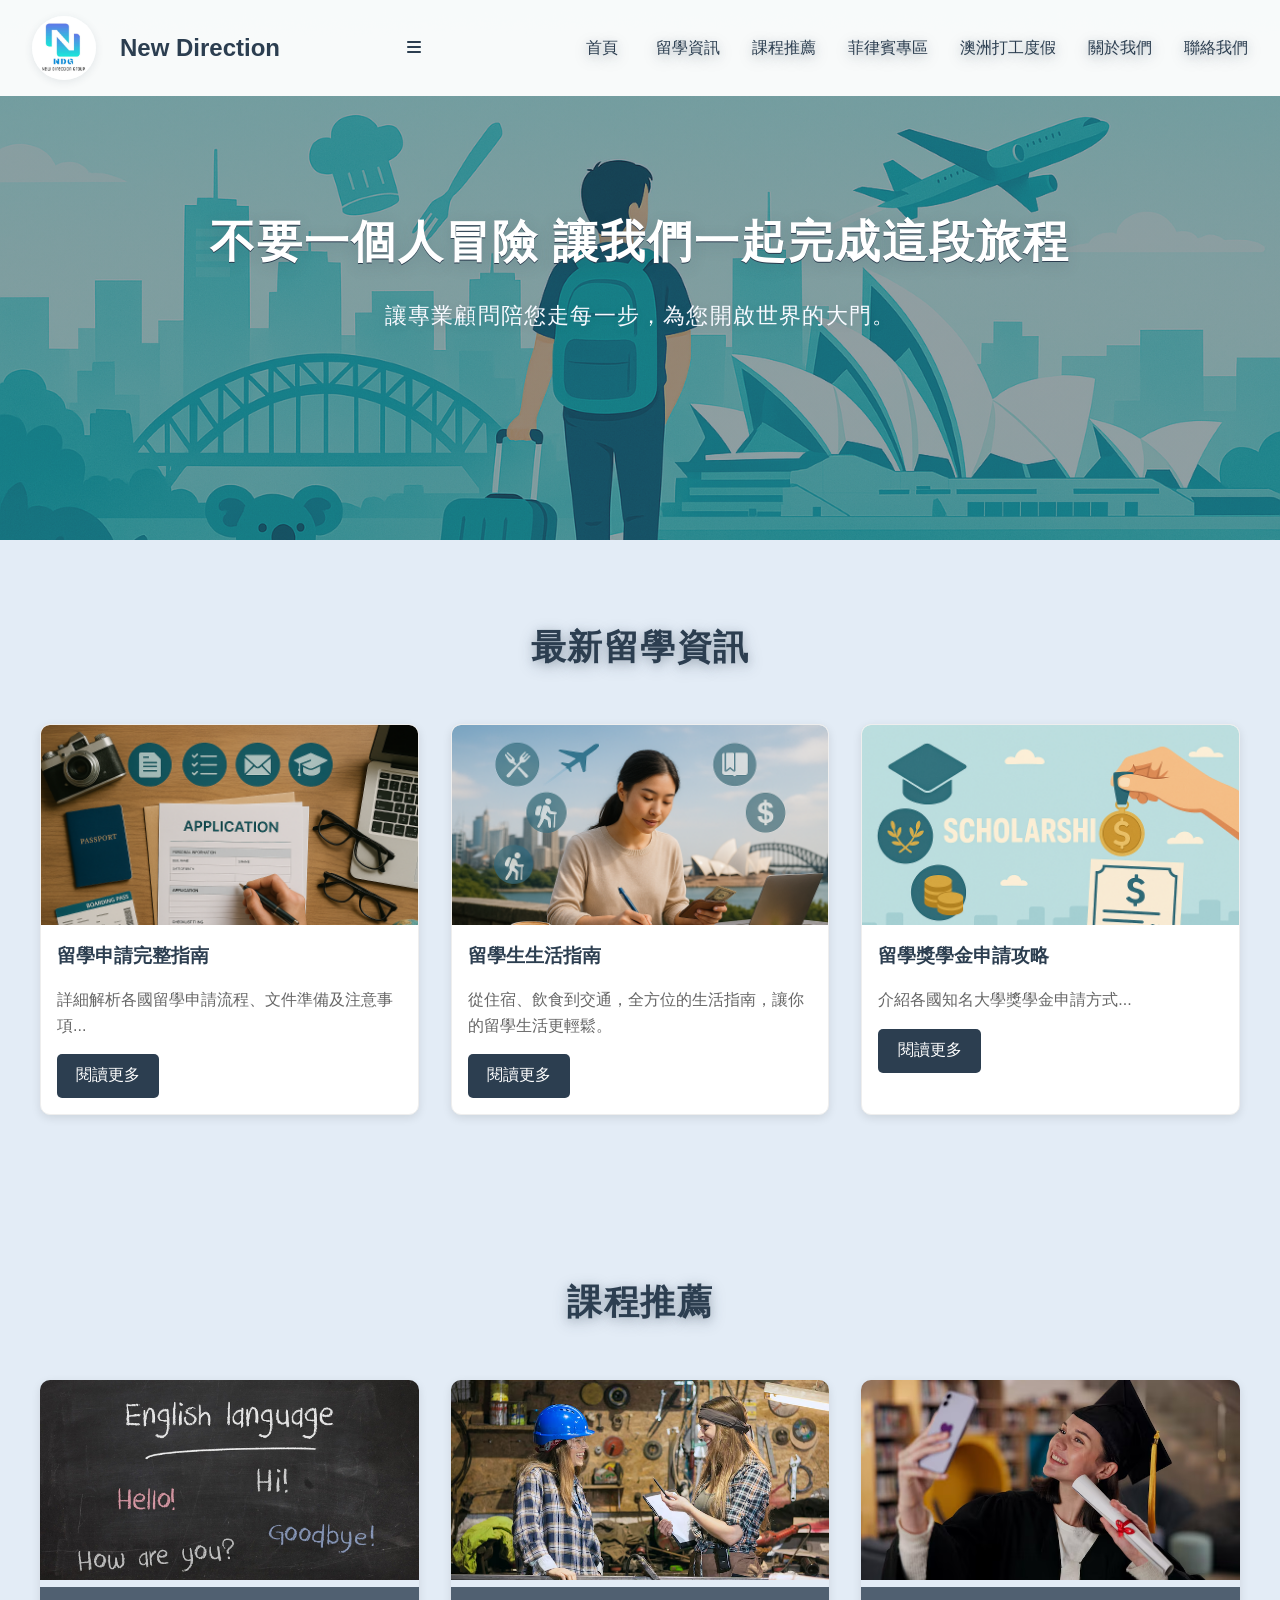
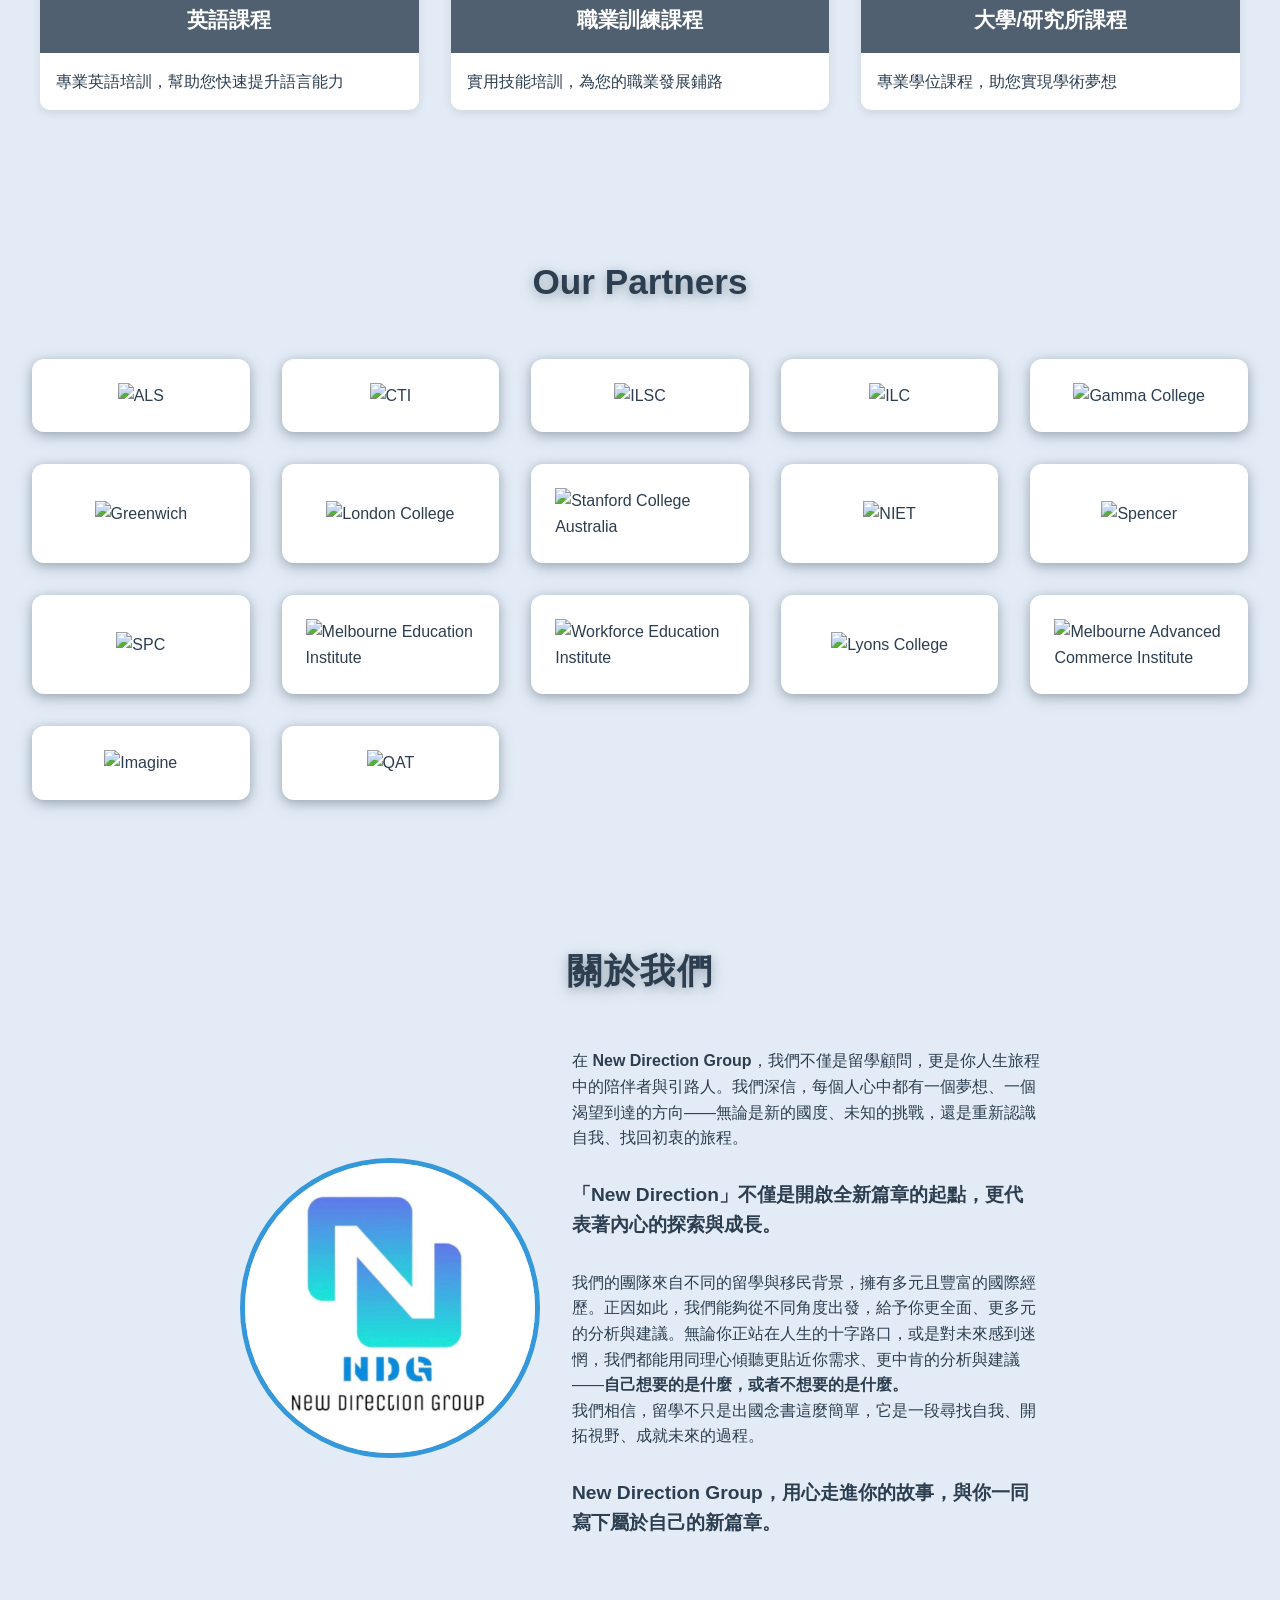
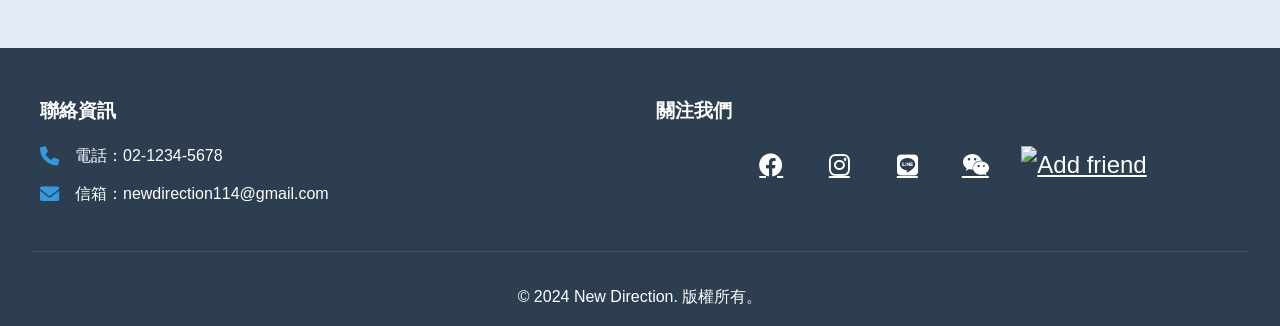
==== index.html @ bd661ba7 "初始提交：新增網站檔案、README 和 .gitignore" ====
<!DOCTYPE html>
<html lang="zh-TW">
<head>
    <meta charset="UTF-8">
    <meta name="viewport" content="width=device-width, initial-scale=1.0">
    <title>New Direction - 留學顧問</title>
    <link rel="stylesheet" href="styles.css">
    <link rel="stylesheet" href="https://cdnjs.cloudflare.com/ajax/libs/font-awesome/6.0.0/css/all.min.css">
</head>
<body>
    <!-- 導航欄 -->
    <nav class="navbar">
        <div class="nav-brand">
            <a href="index.html">
                <img src="image/logo.png" alt="New Direction Logo" class="logo">
                New Direction
            </a>
        </div>
        <div class="menu-toggle">
            <i class="fas fa-bars"></i>
        </div>
        <ul class="nav-links">
            <li><a href="index.html">首頁</a></li>
            <li><a href="articles.html">留學資訊</a></li>
            <li><a href="courses.html">課程推薦</a></li>
            <li><a href="philippines.html">菲律賓專區</a></li>
            <li><a href="working-holiday.html">澳洲打工度假</a></li>
            <li><a href="about.html">關於我們</a></li>
            <li><a href="contact.html">聯絡我們</a></li>
        </ul>
    </nav>

    <!-- 英雄區域 -->
    <section id="home" class="hero">
        <div class="hero-content">
            <h1>不要一個人冒險 讓我們一起完成這段旅程</h1>
            <p>讓專業顧問陪您走每一步，為您開啟世界的大門。</p>
        </div>
    </section>

    <!-- 文章區域 -->
    <section id="articles" class="articles">
        <h2>最新留學資訊</h2>
        <div class="article-grid">
            <article class="article-card">
                <img src="image/procedure.png" alt="留學申請流程">
                <h3>留學申請完整指南</h3>
                <p>詳細解析各國留學申請流程、文件準備及注意事項...</p>
                <a href="https://www.studyaustralia.gov.au/zh/plan-your-studies" class="read-more" target="_blank">閱讀更多</a>
            </article>
            <article class="article-card">
                <img src="image/study.png" alt="留學生生活指南">
                <h3>留學生生活指南</h3>
                <p>從住宿、飲食到交通，全方位的生活指南，讓你的留學生活更輕鬆。</p>
                <a href="https://www.studyaustralia.gov.au/zh/life-in-australia" class="read-more" target="_blank">閱讀更多</a>
            </article>
            <article class="article-card">
                <img src="image/留學資訊/scholarship8.png" alt="留學獎學金">
                <h3>留學獎學金申請攻略</h3>
                <p>介紹各國知名大學獎學金申請方式...</p>
                <a href="https://www.studyaustralia.gov.au/en/plan-your-studies/scholarships" class="read-more" target="_blank">閱讀更多</a>
            </article>
        </div>
    </section>

    <!-- 課程推薦區域 -->
    <section id="courses" class="videos">
        <h2>課程推薦</h2>
        <div class="video-grid">
            <a href="courses.html" class="video-card">
                <img src="image/英語課程/English.png" alt="英語課程">
                <h3>英語課程</h3>
                <p>專業英語培訓，幫助您快速提升語言能力</p>
            </a>
            <a href="courses.html" class="video-card">
                <img src="image/職業訓練課程/vocational.png" alt="職業訓練課程">
                <h3>職業訓練課程</h3>
                <p>實用技能培訓，為您的職業發展鋪路</p>
            </a>
            <a href="courses.html" class="video-card">
                <img src="image/大學:研究所課程/degree.png" alt="大學/研究所課程">
                <h3>大學/研究所課程</h3>
                <p>專業學位課程，助您實現學術夢想</p>
            </a>
        </div>
    </section>

    <!-- 合作夥伴 -->
    <section class="partners-section">
        <div class="container">
            <h2>Our Partners</h2>
            <div class="partners-grid">
                <div class="partner-item">
                    <img src="image/schools/ALS.png" alt="ALS">
                </div>
                <div class="partner-item">
                    <img src="image/schools/CTI.png" alt="CTI">
                </div>
                <div class="partner-item">
                    <img src="image/schools/ILSC.png" alt="ILSC">
                </div>
                <div class="partner-item">
                    <img src="image/schools/ILC.png" alt="ILC">
                </div>
                <div class="partner-item">
                    <img src="image/schools/Gamma College.png" alt="Gamma College">
                </div>
                <div class="partner-item">
                    <img src="image/schools/Greenwich.png" alt="Greenwich">
                </div>
                <div class="partner-item">
                    <img src="image/schools/London College.png" alt="London College">
                </div>
                <div class="partner-item">
                    <img src="image/schools/Stanford College Australia.png" alt="Stanford College Australia">
                </div>
                <div class="partner-item">
                    <img src="image/schools/NIET.png" alt="NIET">
                </div>
                <div class="partner-item">
                    <img src="image/schools/spencer.png" alt="Spencer">
                </div>
                <div class="partner-item">
                    <img src="image/schools/SPC.png" alt="SPC">
                </div>
                <div class="partner-item">
                    <img src="image/schools/Melbourne Education Institute.png" alt="Melbourne Education Institute">
                </div>
                <div class="partner-item">
                    <img src="image/schools/Workforce Education Institute.png" alt="Workforce Education Institute">
                </div>
                <div class="partner-item">
                    <img src="image/schools/Lyons College.png" alt="Lyons College">
                </div>
                <div class="partner-item">
                    <img src="image/schools/Melbourne Advanced Commerce Institute.jpeg" alt="Melbourne Advanced Commerce Institute">
                </div>
                <div class="partner-item">
                    <img src="image/schools/Imagine.png" alt="Imagine">
                </div>
                <div class="partner-item">
                    <img src="image/schools/QAT.png" alt="QAT">
                </div>
            </div>
        </div>
    </section>

    <!-- 關於區域 -->
    <section id="about" class="about">
        <h2>關於我們</h2>
        <div class="about-content">
            <img src="image/logo.png" alt="顧問團隊" class="profile-image">
            <div class="about-text">
                <p>在 <strong>New Direction Group</strong>，我們不僅是留學顧問，更是你人生旅程中的陪伴者與引路人。我們深信，每個人心中都有一個夢想、一個渴望到達的方向——無論是新的國度、未知的挑戰，還是重新認識自我、找回初衷的旅程。</p>

                <p class="highlight-text"><strong>「New Direction」不僅是開啟全新篇章的起點，更代表著內心的探索與成長。</strong></p>

                <p>我們的團隊來自不同的留學與移民背景，擁有多元且豐富的國際經歷。正因如此，我們能夠從不同角度出發，給予你更全面、更多元的分析與建議。無論你正站在人生的十字路口，或是對未來感到迷惘，我們都能用同理心傾聽更貼近你需求、更中肯的分析與建議——<strong>自己想要的是什麼，或者不想要的是什麼。</strong></p>

                <p>我們相信，留學不只是出國念書這麼簡單，它是一段尋找自我、開拓視野、成就未來的過程。</p>

                <p class="highlight-text"><strong>New Direction Group，用心走進你的故事，與你一同寫下屬於自己的新篇章。</strong></p>
            </div>
        </div>
    </section>

    <!-- 頁腳 -->
    <footer>
        <div class="footer-content">
            <div class="footer-info">
                <h3>聯絡資訊</h3>
                <div class="info-item">
                    <i class="fas fa-phone"></i>
                    <p>電話：02-1234-5678</p>
                </div>
                <div class="info-item">
                    <i class="fas fa-envelope"></i>
                    <p>信箱：newdirection114@gmail.com</p>
                </div>
            </div>
            <div class="footer-social">
                <h3>關注我們</h3>
                <div class="social-links">
                    <a href="https://www.facebook.com/NDGEDU" target="_blank"><i class="fab fa-facebook"></i></a>
                    <a href="https://www.instagram.com/ndg_education/" target="_blank"><i class="fab fa-instagram"></i></a>
                    <a href="https://lin.ee/El0scHn" target="_blank"><i class="fab fa-line"></i></a>
                    <a href="#"><i class="fab fa-weixin"></i></a>
                    <a href="https://lin.ee/MJO1NWx" target="_blank"><img src="https://scdn.line-apps.com/n/line_add_friends/btn/en.png" alt="Add friend" height="36" border="0"></a>
                </div>
            </div>
        </div>
        <div class="footer-bottom">
            <p>&copy; 2024 New Direction. 版權所有。</p>
        </div>
    </footer>

    <script src="script.js"></script>
</body>
</html>
---- styles.css ----
/* 全局樣式 */
* {
    margin: 0;
    padding: 0;
    box-sizing: border-box;
}

:root {
    --primary-color: #2C3E50;  /* 深藍色 */
    --secondary-color: #3498DB;  /* 亮藍色 */
    --accent-color: #E74C3C;  /* 紅色 */
    --background-color: #ECF0F1;  /* 淺灰色背景 */
    --text-color: #2C3E50;  /* 深藍色文字 */
    --section-bg: #e3ecf6;  /* 區塊背景色 */
}

body {
    font-family: 'PingFang SC', 'Microsoft YaHei', sans-serif;
    line-height: 1.6;
    color: var(--text-color);
    background-color: var(--background-color);
}

/* 導航欄樣式 */
.navbar {
    position: fixed;
    top: 0;
    width: 100%;
    background: rgba(255, 255, 255, 0.95);
    padding: 1rem 2rem;
    display: flex;
    justify-content: space-between;
    align-items: center;
    box-shadow: 0 2px 5px rgba(0,0,0,0.1);
    z-index: 1000;
}

.nav-brand {
    display: flex;
    align-items: center;
    font-size: 1.5rem;
    font-weight: bold;
    color: var(--primary-color);
}

.logo {
    width: 64px;
    height: 64px;
    border-radius: 50%;
    object-fit: cover;
    margin-right: 1rem;
    box-shadow: 0 2px 8px rgba(44,62,80,0.10);
}

.nav-links {
    display: flex;
    list-style: none;
}

.nav-links li {
    margin-left: 2rem;
}

.nav-links a {
    font-family: 'Noto Serif TC', serif;
    text-decoration: none;
    color: var(--primary-color);
    transition: color 0.3s ease;
    text-shadow: 0 4px 16px rgba(44,62,80,0.28), 0 2px 8px rgba(44,62,80,0.18);
}

.nav-links a:hover {
    color: var(--secondary-color);
}

/* 英雄區域樣式 */
.hero {
    height: 60vh;
    background: linear-gradient(rgba(44, 62, 80, 0.5), rgba(44, 62, 80, 0.5)), url('image/dream.png');
    background-size: cover;
    background-position: center;
    background-repeat: no-repeat;
    display: flex;
    align-items: center;
    justify-content: center;
    text-align: center;
    color: white;
}

.hero-content h1,
.hero-content p,
.articles h2,
.videos h2,
.about h2,
.contact h2,
.nav-links a {
    font-family: 'Noto Serif TC', serif;
}

.hero-content h1 {
    font-size: 2.8rem;
    font-weight: 700;
    letter-spacing: 2px;
    color: #fff;
    text-shadow: 0 4px 16px rgba(44,62,80,0.18), 0 1px 0 #2C3E50;
    margin-bottom: 1.2rem;
}

.hero-content p {
    font-size: 1.4rem;
    font-weight: 400;
    letter-spacing: 1.2px;
    color: #f8faff;
    text-shadow: 0 2px 8px rgba(44,62,80,0.15);
    margin-bottom: 0;
}

.dream-image {
    max-width: 350px;
    width: 80%;
    height: auto;
    margin: 2rem auto 0 auto;
    display: block;
    border-radius: 20px;
    box-shadow: 0 4px 16px rgba(44,62,80,0.15);
}

/* 文章區域樣式 */
.articles {
    padding: 5rem 2rem;
    background: #e3ecf6;
}

.articles h2 {
    font-size: 2.2rem;
    font-weight: 700;
    letter-spacing: 1.5px;
    color: var(--primary-color);
    margin-bottom: 3rem;
    text-align: center;
    text-shadow: 0 4px 16px rgba(44,62,80,0.28), 0 2px 8px rgba(44,62,80,0.18);
}

.articles-container {
    display: grid;
    grid-template-columns: repeat(auto-fit, minmax(300px, 1fr));
    gap: 2rem;
    max-width: 1200px;
    margin: 0 auto;
}

.article-item {
    background: white;
    border-radius: 10px;
    overflow: hidden;
    box-shadow: 0 3px 10px rgba(0,0,0,0.1);
    transition: transform 0.3s ease;
    border: 1px solid #eee;
}

.article-item:hover {
    transform: translateY(-5px);
    box-shadow: 0 5px 15px rgba(0,0,0,0.2);
}

.article-item img {
    width: 100%;
    height: 200px;
    object-fit: cover;
    object-position: top;
    border-radius: 8px 8px 0 0;
}

.article-content h2 {
    padding: 1rem;
    color: var(--primary-color);
    margin: 0;
}

.article-content p {
    padding: 0 1rem;
    color: #666;
    margin: 0;
}

.article-details {
    list-style: none;
    margin: 0.5rem 0;
    padding: 0 1rem;
}

.article-details li {
    margin: 0.2rem 0;
    padding-left: 1.2em;
    position: relative;
    font-size: 0.95rem;
    color: #555;
    line-height: 1.5;
}

.article-details li:before {
    content: "✓";
    position: absolute;
    left: 0;
    color: var(--secondary-color);
    font-weight: bold;
    font-size: 1rem;
    width: 1em;
    display: inline-block;
}

.course-details {
    display: inline-block;
    padding: 0.8rem 1.5rem;
    background: var(--primary-color);
    color: white;
    text-decoration: none;
    border-radius: 5px;
    transition: background 0.3s ease;
    font-size: 1rem;
    font-weight: 500;
    margin: 1rem;
}

.course-details:hover {
    background: var(--secondary-color);
    color: #fff;
}

/* 影片區域樣式 */
.videos {
    padding: 5rem 2rem;
    background: #e3ecf6;
}

.videos h2 {
    font-size: 2.2rem;
    font-weight: 700;
    letter-spacing: 1.5px;
    color: var(--primary-color);
    margin-bottom: 3rem;
    text-align: center;
    text-shadow: 0 4px 16px rgba(44,62,80,0.28), 0 2px 8px rgba(44,62,80,0.18);
}

.video-grid {
    display: grid;
    grid-template-columns: repeat(auto-fit, minmax(300px, 1fr));
    gap: 2rem;
    max-width: 1200px;
    margin: 0 auto;
}

.video-card {
    position: relative;
    border-radius: 10px;
    overflow: hidden;
    box-shadow: 0 3px 10px rgba(0,0,0,0.1);
    transition: transform 0.3s ease, box-shadow 0.3s ease;
    text-decoration: none;
    color: inherit;
    display: block;
}

.video-card:hover {
    transform: translateY(-5px);
    box-shadow: 0 5px 15px rgba(0,0,0,0.2);
}

.video-card img {
    width: 100%;
    height: 200px;
    object-fit: cover;
}

.video-card h3 {
    padding: 1rem;
    background: rgba(44, 62, 80, 0.8);
    color: white;
    margin: 0;
    font-size: 1.3rem;
    font-weight: 700;
    text-align: center;
}

.video-card p {
    padding: 1rem;
    margin: 0;
    background: white;
    color: var(--text-color);
}

.video-info {
    background: #5a6b7a;
    padding: 1.2rem 1rem 0.5rem 1rem;
}

.video-info h3 {
    color: #fff;
    margin: 0 0 0.5rem 0;
    font-size: 1.3rem;
    font-weight: 700;
}

.video-info p {
    color: #fff;
    margin: 0;
    font-size: 1.05rem;
    line-height: 1.7;
    opacity: 0.85;
}

/* 關於區域樣式 */
.about {
    padding: 5rem 2rem;
    background: #e3ecf6;
}

.about h2 {
    font-size: 2.2rem;
    font-weight: 700;
    letter-spacing: 1.5px;
    color: var(--primary-color);
    margin-bottom: 3rem;
    text-align: center;
    text-shadow: 0 4px 16px rgba(44,62,80,0.28), 0 2px 8px rgba(44,62,80,0.18);
}

.about-content {
    display: flex;
    align-items: center;
    max-width: 800px;
    margin: 0 auto;
    gap: 2rem;
}

.profile-image {
    width: 300px;
    height: 300px;
    border-radius: 50%;
    object-fit: cover;
    border: 5px solid var(--secondary-color);
}

/* 聯絡區域樣式 */
.contact {
    padding: 5rem 2rem;
    background: #eaf6fb;
    color: var(--primary-color);
}

.contact h2 {
    font-size: 2.2rem;
    font-weight: 700;
    letter-spacing: 1.5px;
    color: var(--primary-color);
    margin-bottom: 3rem;
    text-align: center;
    text-shadow: 0 4px 16px rgba(44,62,80,0.28), 0 2px 8px rgba(44,62,80,0.18);
}

.contact-content {
    max-width: 600px;
    margin: 0 auto;
}

.social-links {
    display: flex;
    justify-content: center;
    gap: 2rem;
    margin-bottom: 2rem;
}

.social-links a {
    color: var(--primary-color);
    font-size: 1.5rem;
    transition: color 0.3s ease;
}

.social-links a:hover {
    color: var(--secondary-color);
}

.contact-form {
    display: flex;
    flex-direction: column;
    gap: 1rem;
}

.contact-form input,
.contact-form textarea {
    padding: 0.8rem;
    border: 1px solid #ddd;
    border-radius: 5px;
    transition: border-color 0.3s ease;
}

.contact-form input:focus,
.contact-form textarea:focus {
    border-color: var(--secondary-color);
    outline: none;
}

.contact-form textarea {
    height: 150px;
}

.contact-form button {
    padding: 1rem;
    background: var(--secondary-color);
    color: white;
    border: none;
    border-radius: 5px;
    cursor: pointer;
    transition: background 0.3s ease;
    font-weight: bold;
}

.contact-form button:hover {
    background: var(--primary-color);
}

/* 頁腳樣式 */
footer {
    background: var(--primary-color);
    color: white;
    padding: 3rem 2rem 1rem;
}

.footer-content {
    max-width: 1200px;
    margin: 0 auto;
    display: grid;
    grid-template-columns: repeat(auto-fit, minmax(300px, 1fr));
    gap: 2rem;
    margin-bottom: 2rem;
}

.footer-info h3,
.footer-social h3 {
    color: white;
    margin-bottom: 1rem;
    font-size: 1.2rem;
}

.info-item {
    display: flex;
    align-items: center;
    gap: 1rem;
    margin-bottom: 0.8rem;
}

.info-item i {
    color: var(--secondary-color);
    font-size: 1.2rem;
}

.footer-social .social-links {
    display: flex;
    gap: 1.5rem;
    margin-top: 1rem;
}

.footer-social .social-links a {
    color: white;
    font-size: 1.5rem;
    transition: color 0.3s ease;
}

.footer-social .social-links a:hover {
    color: var(--secondary-color);
}

.footer-bottom {
    text-align: center;
    padding-top: 2rem;
    border-top: 1px solid rgba(255, 255, 255, 0.1);
}

/* 響應式設計 */
@media (max-width: 1024px) {
    /* 平板電腦樣式 */
    .courses-container,
    .articles-container,
    .videos-container,
    .about-container,
    .contact-container {
        padding: 0 1.5rem;
    }

    .course-item img,
    .article-item img,
    .video-item img {
        height: 400px;
    }

    .about-content {
        gap: 2rem;
    }

    .profile-image {
        width: 250px;
        height: 250px;
    }
}

@media (max-width: 768px) {
    /* 手機樣式 */
    .navbar {
        padding: 0.8rem 1rem;
    }

    .nav-brand {
        font-size: 1.2rem;
    }

    .logo {
        width: 48px;
        height: 48px;
    }

    .nav-links {
        display: none;
        position: fixed;
        top: 0;
        left: 0;
        width: 100%;
        height: 100vh;
        background: rgba(255, 255, 255, 0.98);
        flex-direction: column;
        align-items: center;
        justify-content: center;
        z-index: 1000;
    }

    .nav-links.active {
        display: flex;
    }

    .nav-links li {
        margin: 1.5rem 0;
    }

    .nav-links a {
        font-size: 1.2rem;
    }

    .menu-toggle {
        display: block;
        font-size: 1.5rem;
        color: var(--primary-color);
        cursor: pointer;
        z-index: 1001;
    }

    .hero {
        height: 50vh;
    }

    .hero-content h1 {
        font-size: 1.8rem;
        padding: 0 1rem;
    }

    .hero-content p {
        font-size: 1.1rem;
        padding: 0 1rem;
    }

    .articles,
    .videos,
    .about,
    .contact,
    .courses-page,
    .articles-page,
    .videos-page,
    .about-page,
    .contact-page {
        padding: 4rem 1rem 2rem;
    }

    .article-grid,
    .video-grid,
    .program-grid,
    .school-grid {
        grid-template-columns: 1fr;
        gap: 1.5rem;
    }

    .course-item,
    .article-item,
    .video-item {
        margin: 0 0 1.5rem 0;
    }

    .course-item img,
    .article-item img,
    .video-item img {
        height: 300px;
    }

    .course-content,
    .article-content,
    .video-content {
        padding: 1.5rem;
    }

    .course-content h2,
    .article-content h2,
    .video-content h2 {
        font-size: 1.4rem;
    }

    .course-features,
    .article-details {
        grid-template-columns: 1fr;
    }

    .about-content {
        flex-direction: column;
        text-align: center;
    }

    .profile-image {
        width: 200px;
        height: 200px;
        margin: 0 auto;
    }

    .contact-container {
        grid-template-columns: 1fr;
    }

    .contact-info,
    .contact-form-container {
        padding: 1.5rem;
    }

    .footer-content {
        grid-template-columns: 1fr;
        text-align: center;
        gap: 2rem;
    }

    .info-item {
        justify-content: center;
    }

    .social-links {
        justify-content: center;
    }
}

/* 橫向手機樣式 */
@media (max-width: 480px) {
    .hero-content h1 {
        font-size: 1.5rem;
    }

    .hero-content p {
        font-size: 1rem;
    }

    .course-item img,
    .article-item img,
    .video-item img {
        height: 250px;
    }

    .course-content h2,
    .article-content h2,
    .video-content h2 {
        font-size: 1.2rem;
    }

    .course-content p,
    .article-content p,
    .video-content p {
        font-size: 0.9rem;
    }
}

/* 確保圖片在各種設備上都能正確顯示 */
img {
    max-width: 100%;
    height: auto;
}

/* 優化按鈕在手機上的點擊區域 */
.course-details,
.read-more,
.contact-form button {
    padding: 0.8rem 1.5rem;
    min-height: 44px;
    display: inline-flex;
    align-items: center;
    justify-content: center;
}

/* 優化表單元素在手機上的使用體驗 */
input,
textarea,
select {
    font-size: 16px; /* 防止 iOS 自動縮放 */
    padding: 12px;
    min-height: 44px;
}

/* 確保所有可點擊元素有足夠的點擊區域 */
a,
button {
    min-height: 44px;
    min-width: 44px;
    display: inline-flex;
    align-items: center;
    justify-content: center;
}

.highlight-text {
    font-size: 1.2em;
    color: var(--primary-color);
    margin: 1.5em 0;
    line-height: 1.6;
    text-align: left;
    font-weight: 600;
}

.highlight-text strong {
    color: var(--primary-color);
    font-weight: 700;
}

/* 課程推薦區域樣式 */
.courses {
    padding: 4rem 2rem;
    background-color: #f8f9fa;
}

.courses-container {
    display: grid !important;
    grid-template-columns: repeat(auto-fit, minmax(300px, 1fr)) !important;
    gap: 2rem !important;
    max-width: 1200px !important;
    margin: 0 auto !important;
}

.courses-container > .course-item:first-child img {
    object-position: center 30% !important;
}

.courses-container > .course-item {
    display: flex !important;
    flex-direction: column !important;
    height: 100% !important;
}

.courses-container > .course-item .course-content {
    flex: 1 1 auto !important;
    display: flex !important;
    flex-direction: column !important;
}

.courses-container > .course-item .course-details {
    margin-top: auto !important;
}

.courses-container > .course-item img {
    width: 100% !important;
    height: 200px !important;
    object-fit: cover !important;
    object-position: top !important;
    border-radius: 8px 8px 0 0 !important;
    margin-bottom: 0 !important;
    display: block !important;
}

.courses-container > .course-item .course-content h2 {
    padding: 1rem !important;
    color: var(--primary-color) !important;
    margin: 0 !important;
}

.courses-container > .course-item .course-content p {
    padding: 0 1rem !important;
    color: #666 !important;
    margin: 0 !important;
}

.courses-container > .course-item .course-features {
    list-style: none !important;
    margin: 0.5rem 0 !important;
    padding: 0 1rem !important;
}

.courses-container > .course-item .course-features li {
    margin: 0.2rem 0 !important;
    padding-left: 1.2em !important;
    position: relative !important;
    font-size: 0.95rem !important;
    color: #555 !important;
    line-height: 1.5 !important;
}

.courses-container > .course-item .course-features li:before {
    content: "✓" !important;
    position: absolute !important;
    left: 0 !important;
    color: var(--secondary-color) !important;
    font-weight: bold !important;
    font-size: 1rem !important;
    width: 1em !important;
    display: inline-block !important;
}

.courses-container > .course-item .course-details {
    display: inline-block !important;
    padding: 0.8rem 1.5rem !important;
    background: var(--primary-color) !important;
    color: white !important;
    text-decoration: none !important;
    border-radius: 5px !important;
    transition: background 0.3s ease !important;
    font-size: 1rem !important;
    font-weight: 500 !important;
    margin: 1rem !important;
}

.courses-container > .course-item .course-details:hover {
    background: var(--secondary-color) !important;
    color: #fff !important;
}

/* 標題樣式統一 */
.articles-page h1,
.courses-page h1,
.about-page h1,
.contact-page h1 {
    font-size: 2.2rem;
    font-weight: 700;
    letter-spacing: 1.5px;
    color: var(--primary-color);
    margin-bottom: 3rem;
    text-align: center;
    text-shadow: 0 4px 16px rgba(44,62,80,0.28), 0 2px 8px rgba(44,62,80,0.18);
}

/* 列表樣式統一 */
.article-details li:before,
.course-features li:before,
.service-list li:before {
    content: "✓";
    position: absolute;
    left: 0;
    color: var(--secondary-color);
}

/* 強調文字樣式統一 */
.highlight-text {
    font-size: 1.2em;
    color: var(--primary-color);
    margin: 1.5em 0;
    line-height: 1.6;
    text-align: left;
    font-weight: 600;
}

.highlight-text strong {
    color: var(--primary-color);
    font-weight: 700;
}

/* 按鈕樣式統一 */
.course-details,
.contact-form button {
    background: var(--secondary-color);
    color: white;
    border: none;
    border-radius: 5px;
    padding: 0.8rem 1.5rem;
    cursor: pointer;
    transition: background 0.3s ease;
    text-decoration: none;
    display: inline-block;
    font-weight: bold;
}

.course-details:hover,
.contact-form button:hover {
    background: var(--primary-color);
}

/* 導航欄品牌樣式更新 */
.nav-brand a {
    text-decoration: none;
    color: inherit;
    display: flex;
    align-items: center;
    gap: 0.5rem;
}

.nav-brand a:hover {
    opacity: 0.8;
}

/* 文章頁面樣式 */
.articles-page {
    padding: 6rem 2rem 4rem;
    background: var(--section-bg);
}

.articles-container {
    max-width: 1200px;
    margin: 0 auto;
}

.article-item {
    background: white;
    border-radius: 10px;
    overflow: hidden;
    box-shadow: 0 4px 6px rgba(0, 0, 0, 0.1);
    margin-bottom: 2rem;
    display: flex;
    flex-direction: column;
    transition: transform 0.3s ease;
}

.article-item:hover {
    transform: translateY(-5px);
    box-shadow: 0 5px 15px rgba(0,0,0,0.2);
}

.article-item img {
    width: 100%;
    height: 350px;
    object-fit: contain;
    background: #fff;
}

.article-content {
    padding: 1.2rem;
    display: flex;
    flex-direction: column;
    gap: 0.8rem;
    height: 100%;
}

.article-content ul {
    flex: 1 1 auto;
}

.course-details {
    align-self: flex-start;
    margin-top: auto;
}

.article-content h2 {
    font-size: 1.4rem;
    color: var(--primary-color);
    margin: 0;
}

.article-content p {
    color: #666;
    margin: 0;
    line-height: 1.4;
    font-size: 0.95rem;
}

.article-details {
    list-style: none;
    margin: 0.3rem 0;
    display: flex;
    flex-direction: column;
    gap: 0.05rem;
}

.article-details li {
    margin: 0;
    padding-left: 0.5rem;
    position: relative;
    font-size: 0.88rem;
    color: #555;
    line-height: 1.35;
}

.article-details li:before {
    content: "✓";
    position: absolute;
    left: 0;
    color: var(--secondary-color);
    font-weight: bold;
    font-size: 1rem;
    width: 1.2em;
    display: inline-block;
}

/* 成功案例頁面樣式 */
.videos-page {
    padding: 6rem 2rem 4rem;
    background: #f8f9fa;
}

.videos-container {
    max-width: 1200px;
    margin: 0 auto;
}

.video-item {
    background: white;
    border-radius: 10px;
    overflow: hidden;
    box-shadow: 0 4px 6px rgba(0, 0, 0, 0.1);
    margin-bottom: 2rem;
}

.video-item img {
    width: 100%;
    height: 300px;
    object-fit: cover;
}

.video-content {
    padding: 2rem;
}

.video-details {
    display: flex;
    gap: 2rem;
    margin-top: 1rem;
}

/* 關於我們頁面樣式 */
.about-page {
    padding: 6rem 2rem 4rem;
    background: var(--section-bg);
}

.about-container {
    max-width: 1200px;
    margin: 0 auto;
    display: flex;
    gap: 4rem;
    align-items: flex-start;
}

.about-image {
    flex: 0 0 300px;
}

.about-text {
    flex: 1;
}

.service-list {
    list-style: none;
    margin: 1rem 0;
}

.service-list li {
    margin-bottom: 0.5rem;
    padding-left: 1.5rem;
    position: relative;
}

.service-list li:before {
    content: "✓";
    position: absolute;
    left: 0;
    color: var(--secondary-color);
}

/* 聯絡我們頁面樣式優化 */
.contact-container {
    max-width: 1200px;
    margin: 0 auto;
    display: grid;
    grid-template-columns: 1fr 1fr;
    gap: 3rem;
    padding: 0 2rem;
}

.contact-info {
    background: white;
    padding: 2rem;
    border-radius: 10px;
    box-shadow: 0 4px 15px rgba(0,0,0,0.1);
}

.contact-methods {
    margin-top: 2rem;
}

.contact-method {
    display: flex;
    align-items: flex-start;
    margin-bottom: 2rem;
    padding-bottom: 2rem;
    border-bottom: 1px solid #eee;
}

.contact-method:last-child {
    border-bottom: none;
    margin-bottom: 0;
    padding-bottom: 0;
}

.contact-method i {
    font-size: 1.8rem;
    color: var(--secondary-color);
    margin-right: 1.5rem;
    margin-top: 0.5rem;
}

.method-info h3 {
    color: var(--primary-color);
    margin-bottom: 0.5rem;
    font-size: 1.2rem;
}

.method-info p {
    color: #666;
    margin: 0;
}

.method-desc {
    font-size: 0.9rem;
    color: #888;
    margin-top: 0.3rem;
}

.qr-code {
    max-width: 150px;
    margin-top: 1rem;
}

.contact-form-container {
    background: white;
    padding: 2rem;
    border-radius: 10px;
    box-shadow: 0 4px 15px rgba(0,0,0,0.1);
}

.form-group {
    margin-bottom: 1.5rem;
}

.form-group label {
    display: block;
    margin-bottom: 0.5rem;
    color: var(--primary-color);
    font-weight: 500;
}

.form-group input,
.form-group select,
.form-group textarea {
    width: 100%;
    padding: 0.8rem;
    border: 1px solid #ddd;
    border-radius: 5px;
    font-size: 1rem;
    transition: border-color 0.3s ease;
}

.form-group input:focus,
.form-group select:focus,
.form-group textarea:focus {
    border-color: var(--secondary-color);
    outline: none;
}

.contact-form button {
    width: 100%;
    padding: 1rem;
    background: var(--secondary-color);
    color: white;
    border: none;
    border-radius: 5px;
    font-size: 1rem;
    font-weight: 500;
    cursor: pointer;
    transition: background 0.3s ease;
}

.contact-form button:hover {
    background: var(--primary-color);
}

/* 菲律賓專區頁面樣式 */
.philippines-page {
    padding: 6rem 2rem 4rem;
    background: var(--section-bg);
}

.philippines-page h1 {
    font-size: 2.2rem;
    font-weight: 700;
    letter-spacing: 1.5px;
    color: var(--primary-color);
    margin-bottom: 3rem;
    text-align: center;
    text-shadow: 0 4px 16px rgba(44,62,80,0.28), 0 2px 8px rgba(44,62,80,0.18);
    padding-top: 2rem;
}

.philippines-container {
    max-width: 1200px;
    margin: 0 auto;
}

.philippines-intro {
    text-align: center;
    margin-bottom: 50px;
}

.philippines-features {
    display: grid;
    grid-template-columns: repeat(auto-fit, minmax(250px, 1fr));
    gap: 30px;
    margin-bottom: 50px;
}

.feature-card {
    background: #fff;
    padding: 30px;
    border-radius: 10px;
    box-shadow: 0 4px 6px rgba(0, 0, 0, 0.1);
    text-align: center;
    transition: transform 0.3s ease;
}

.feature-card:hover {
    transform: translateY(-5px);
}

.feature-card i {
    font-size: 2.5em;
    color: #4a90e2;
    margin-bottom: 20px;
}

.feature-card h3 {
    color: #333;
    margin-bottom: 15px;
}

.philippines-programs {
    margin-bottom: 50px;
}

.program-grid {
    display: grid;
    grid-template-columns: repeat(auto-fit, minmax(300px, 1fr));
    gap: 30px;
    margin-top: 30px;
}

.program-card {
    background: #fff;
    border-radius: 10px;
    overflow: hidden;
    box-shadow: 0 4px 6px rgba(0, 0, 0, 0.1);
    transition: transform 0.3s ease;
}

.program-card:hover {
    transform: translateY(-5px);
}

.program-card img {
    width: 100%;
    height: 300px;
    object-fit: cover;
}

.program-card h3 {
    padding: 20px 20px 10px;
    color: #333;
}

.program-card p {
    padding: 0 20px 15px;
    color: #666;
}

.program-card ul {
    padding: 0 20px 20px;
    list-style-type: none;
}

.program-card ul li {
    padding: 5px 0;
    color: #666;
    position: relative;
    padding-left: 20px;
}

.program-card ul li:before {
    content: "•";
    color: #4a90e2;
    position: absolute;
    left: 0;
}

.philippines-schools {
    margin-bottom: 50px;
}

.school-grid {
    display: grid;
    grid-template-columns: repeat(auto-fit, minmax(300px, 1fr));
    gap: 30px;
    margin-top: 30px;
}

.school-card {
    background: #fff;
    padding: 30px;
    border-radius: 10px;
    box-shadow: 0 4px 6px rgba(0, 0, 0, 0.1);
    transition: transform 0.3s ease;
}

.school-card:hover {
    transform: translateY(-5px);
}

.school-card h3 {
    color: #333;
    margin-bottom: 15px;
}

.school-card p {
    color: #666;
    margin-bottom: 20px;
}

.school-card ul {
    list-style-type: none;
    padding: 0;
}

.school-card ul li {
    padding: 5px 0;
    color: #666;
    position: relative;
    padding-left: 20px;
}

.school-card ul li:before {
    content: "•";
    color: #4a90e2;
    position: absolute;
    left: 0;
}

@media (max-width: 768px) {
    .philippines-features {
        grid-template-columns: 1fr;
    }

    .program-grid {
        grid-template-columns: 1fr;
    }

    .school-grid {
        grid-template-columns: 1fr;
    }
}

.courses-page {
    padding: 6rem 0 4rem;
    background: var(--section-bg);
}

.courses-container {
    max-width: 1200px;
    margin: 0 auto;
    padding: 0 2rem;
}

.course-item {
    background: white;
    border-radius: 10px;
    overflow: hidden;
    box-shadow: 0 4px 6px rgba(0, 0, 0, 0.1);
    margin-bottom: 2rem;
    display: flex;
    flex-direction: column;
    transition: transform 0.3s ease, box-shadow 0.3s ease;
}

.course-item:hover {
    transform: translateY(-5px);
    box-shadow: 0 8px 15px rgba(0, 0, 0, 0.2);
}

.course-item img {
    width: 100%;
    height: 500px;
    object-fit: contain;
    background-color: #f8f9fa;
    padding: 0;
    transition: transform 0.3s ease;
}

.course-item:hover img {
    transform: scale(1.02);
}

.course-content {
    padding: 2rem;
    display: flex;
    flex-direction: column;
    gap: 1rem;
    background: white;
}

/* 響應式設計 */
@media (max-width: 768px) {
    .courses-container {
        padding: 0 1rem;
    }
    
    .course-item {
        margin: 1rem 0;
    }
    
    .course-item img {
        height: 400px;
    }
}

/* SMEAG 校區介紹樣式 */
.smeag-campuses {
    padding: 5rem 2rem;
    background: var(--section-bg);
}

.smeag-campuses h2 {
    font-size: 2.2rem;
    font-weight: 700;
    letter-spacing: 1.5px;
    color: var(--primary-color);
    margin-bottom: 1rem;
    text-align: center;
    text-shadow: 0 4px 16px rgba(44,62,80,0.28), 0 2px 8px rgba(44,62,80,0.18);
}

.section-intro {
    text-align: center;
    color: var(--text-color);
    margin-bottom: 3rem;
    font-size: 1.2rem;
}

.campus-grid {
    display: grid;
    grid-template-columns: repeat(auto-fit, minmax(300px, 1fr));
    gap: 2rem;
    max-width: 1200px;
    margin: 0 auto;
}

.campus-card {
    background: white;
    border-radius: 10px;
    overflow: hidden;
    box-shadow: 0 4px 6px rgba(0, 0, 0, 0.1);
    transition: transform 0.3s ease, box-shadow 0.3s ease;
}

.campus-card:hover {
    transform: translateY(-5px);
    box-shadow: 0 8px 15px rgba(0, 0, 0, 0.2);
}

.campus-header {
    background: var(--primary-color);
    color: white;
    padding: 1.5rem;
    text-align: center;
}

.campus-header h3 {
    font-size: 1.5rem;
    margin-bottom: 0.5rem;
    font-weight: 600;
}

.campus-tag {
    display: inline-block;
    background: var(--secondary-color);
    color: white;
    padding: 0.3rem 1rem;
    border-radius: 20px;
    font-size: 0.9rem;
}

.campus-content {
    padding: 1.5rem;
}

.campus-section {
    margin-bottom: 1.5rem;
}

.campus-section:last-child {
    margin-bottom: 0;
}

.campus-section h4 {
    color: var(--primary-color);
    font-size: 1.2rem;
    margin-bottom: 1rem;
    font-weight: 600;
}

.campus-section ul {
    list-style: none;
    padding: 0;
}

.campus-section ul li {
    position: relative;
    padding-left: 1.5rem;
    margin-bottom: 0.5rem;
    color: var(--text-color);
}

.campus-section ul li:before {
    content: "✓";
    position: absolute;
    left: 0;
    color: var(--secondary-color);
    font-weight: bold;
}

.campus-note {
    max-width: 1200px;
    margin: 2rem auto 0;
    padding: 1.5rem;
    background: rgba(52, 152, 219, 0.1);
    border-radius: 10px;
    display: flex;
    align-items: center;
    gap: 1rem;
}

.campus-note i {
    color: var(--secondary-color);
    font-size: 1.5rem;
}

.campus-note p {
    margin: 0;
    color: var(--text-color);
}

@media (max-width: 768px) {
    .smeag-campuses {
        padding: 4rem 1rem;
    }

    .campus-grid {
        grid-template-columns: 1fr;
    }

    .campus-card {
        margin-bottom: 1.5rem;
    }

    .campus-note {
        flex-direction: column;
        text-align: center;
        padding: 1rem;
    }
}

/* 打工度假專區頁面樣式 */
.working-holiday-page {
    padding: 6rem 2rem 4rem;
    background: var(--section-bg);
}

.working-holiday-page h1 {
    text-align: center;
    font-size: 2.5rem;
    color: var(--primary-color);
    margin-bottom: 3rem;
}

.working-holiday-container {
    max-width: 1200px;
    margin: 0 auto;
}

.hero-image {
    margin-bottom: 4rem;
    border-radius: 20px;
    overflow: hidden;
    box-shadow: 0 4px 20px rgba(0,0,0,0.1);
}

.hero-image img {
    width: 100%;
    height: 400px;
    object-fit: cover;
}

.info-section {
    display: grid;
    grid-template-columns: repeat(3, 1fr);
    gap: 2rem;
    margin-bottom: 4rem;
}

.info-card {
    background: white;
    padding: 2rem;
    border-radius: 15px;
    box-shadow: 0 4px 15px rgba(0,0,0,0.1);
    transition: transform 0.3s ease;
}

.info-card:hover {
    transform: translateY(-5px);
}

.info-card img {
    width: 100%;
    height: 200px;
    object-fit: cover;
    border-radius: 10px;
    margin-bottom: 1.5rem;
}

.info-card h3 {
    color: var(--primary-color);
    margin-bottom: 1rem;
    font-size: 1.5rem;
}

.requirements-section {
    background: white;
    padding: 3rem;
    border-radius: 20px;
    box-shadow: 0 4px 15px rgba(0,0,0,0.1);
}

.requirements-section h2 {
    text-align: center;
    color: var(--primary-color);
    margin-bottom: 2rem;
    font-size: 2rem;
}

.requirements-grid {
    display: grid;
    grid-template-columns: repeat(4, 1fr);
    gap: 2rem;
}

.requirement-item {
    text-align: center;
}

.requirement-item img {
    width: 80px;
    height: 80px;
    margin-bottom: 1rem;
}

.requirement-item h4 {
    color: var(--primary-color);
    margin-bottom: 0.5rem;
    font-size: 1.2rem;
}

@media (max-width: 992px) {
    .info-section {
        grid-template-columns: repeat(2, 1fr);
    }
    
    .requirements-grid {
        grid-template-columns: repeat(2, 1fr);
    }
}

@media (max-width: 768px) {
    .info-section {
        grid-template-columns: 1fr;
    }
    
    .requirements-grid {
        grid-template-columns: 1fr;
    }
    
    .hero-image img {
        height: 300px;
    }
}

/* 合作夥伴區塊 */
.partners-section {
    padding: 4rem 0;
    background: var(--section-bg);
}

.partners-section h2 {
    text-align: center;
    font-size: 2.2rem;
    font-weight: 700;
    color: var(--primary-color);
    margin-bottom: 3rem;
    text-shadow: 0 4px 16px rgba(44,62,80,0.28), 0 2px 8px rgba(44,62,80,0.18);
}

.partners-grid {
    display: grid;
    grid-template-columns: repeat(5, 1fr);
    gap: 2rem;
    padding: 0 2rem;
    max-width: 1400px;
    margin: 0 auto;
}

.partner-item {
    background: white;
    padding: 1.5rem;
    border-radius: 12px;
    box-shadow: 0 4px 16px rgba(44,62,80,0.28), 0 2px 8px rgba(44,62,80,0.18);
    transition: transform 0.3s ease, box-shadow 0.3s ease;
    display: flex;
    align-items: center;
    justify-content: center;
}

.partner-item:hover {
    transform: translateY(-5px);
    box-shadow: 0 8px 24px rgba(44,62,80,0.35), 0 4px 12px rgba(44,62,80,0.25);
}

.partner-item img {
    max-width: 100%;
    height: auto;
    max-height: 80px;
    object-fit: contain;
}

@media (max-width: 1200px) {
    .partners-grid {
        grid-template-columns: repeat(4, 1fr);
    }
}

@media (max-width: 992px) {
    .partners-grid {
        grid-template-columns: repeat(3, 1fr);
    }
}

@media (max-width: 768px) {
    .partners-grid {
        grid-template-columns: repeat(2, 1fr);
        gap: 1.5rem;
        padding: 0 1rem;
    }

    .partner-item {
        padding: 1rem;
    }

    .partner-item img {
        max-height: 60px;
    }
}

@media (max-width: 480px) {
    .partners-grid {
        grid-template-columns: repeat(1, 1fr);
    }
}

/* 首頁最新留學資訊三欄並排設計 */
#articles .article-grid {
    display: grid;
    grid-template-columns: repeat(3, 1fr);
    gap: 2rem;
    max-width: 1200px;
    margin: 0 auto;
}

#articles .article-card {
    background: white;
    border-radius: 10px;
    overflow: hidden;
    box-shadow: 0 3px 10px rgba(0,0,0,0.1);
    transition: transform 0.3s ease;
    border: 1px solid #eee;
    display: flex;
    flex-direction: column;
    height: 100%;
}

#articles .article-card:hover {
    transform: translateY(-5px);
    box-shadow: 0 5px 15px rgba(0,0,0,0.2);
}

#articles .article-card img {
    width: 100%;
    height: 200px;
    object-fit: cover;
    object-position: top;
    border-radius: 8px 8px 0 0;
}

#articles .article-card h3 {
    padding: 1rem;
    color: var(--primary-color);
    margin: 0;
}

#articles .article-card p {
    padding: 0 1rem;
    color: #666;
    margin: 0;
}

#articles .read-more {
    display: inline-block;
    margin: 1rem;
    padding: 0.5rem 1.2rem;
    background: var(--primary-color);
    color: #fff;
    border-radius: 5px;
    text-decoration: none;
    transition: background 0.3s;
    align-self: flex-start;
}

#articles .read-more:hover {
    background: var(--secondary-color);
}
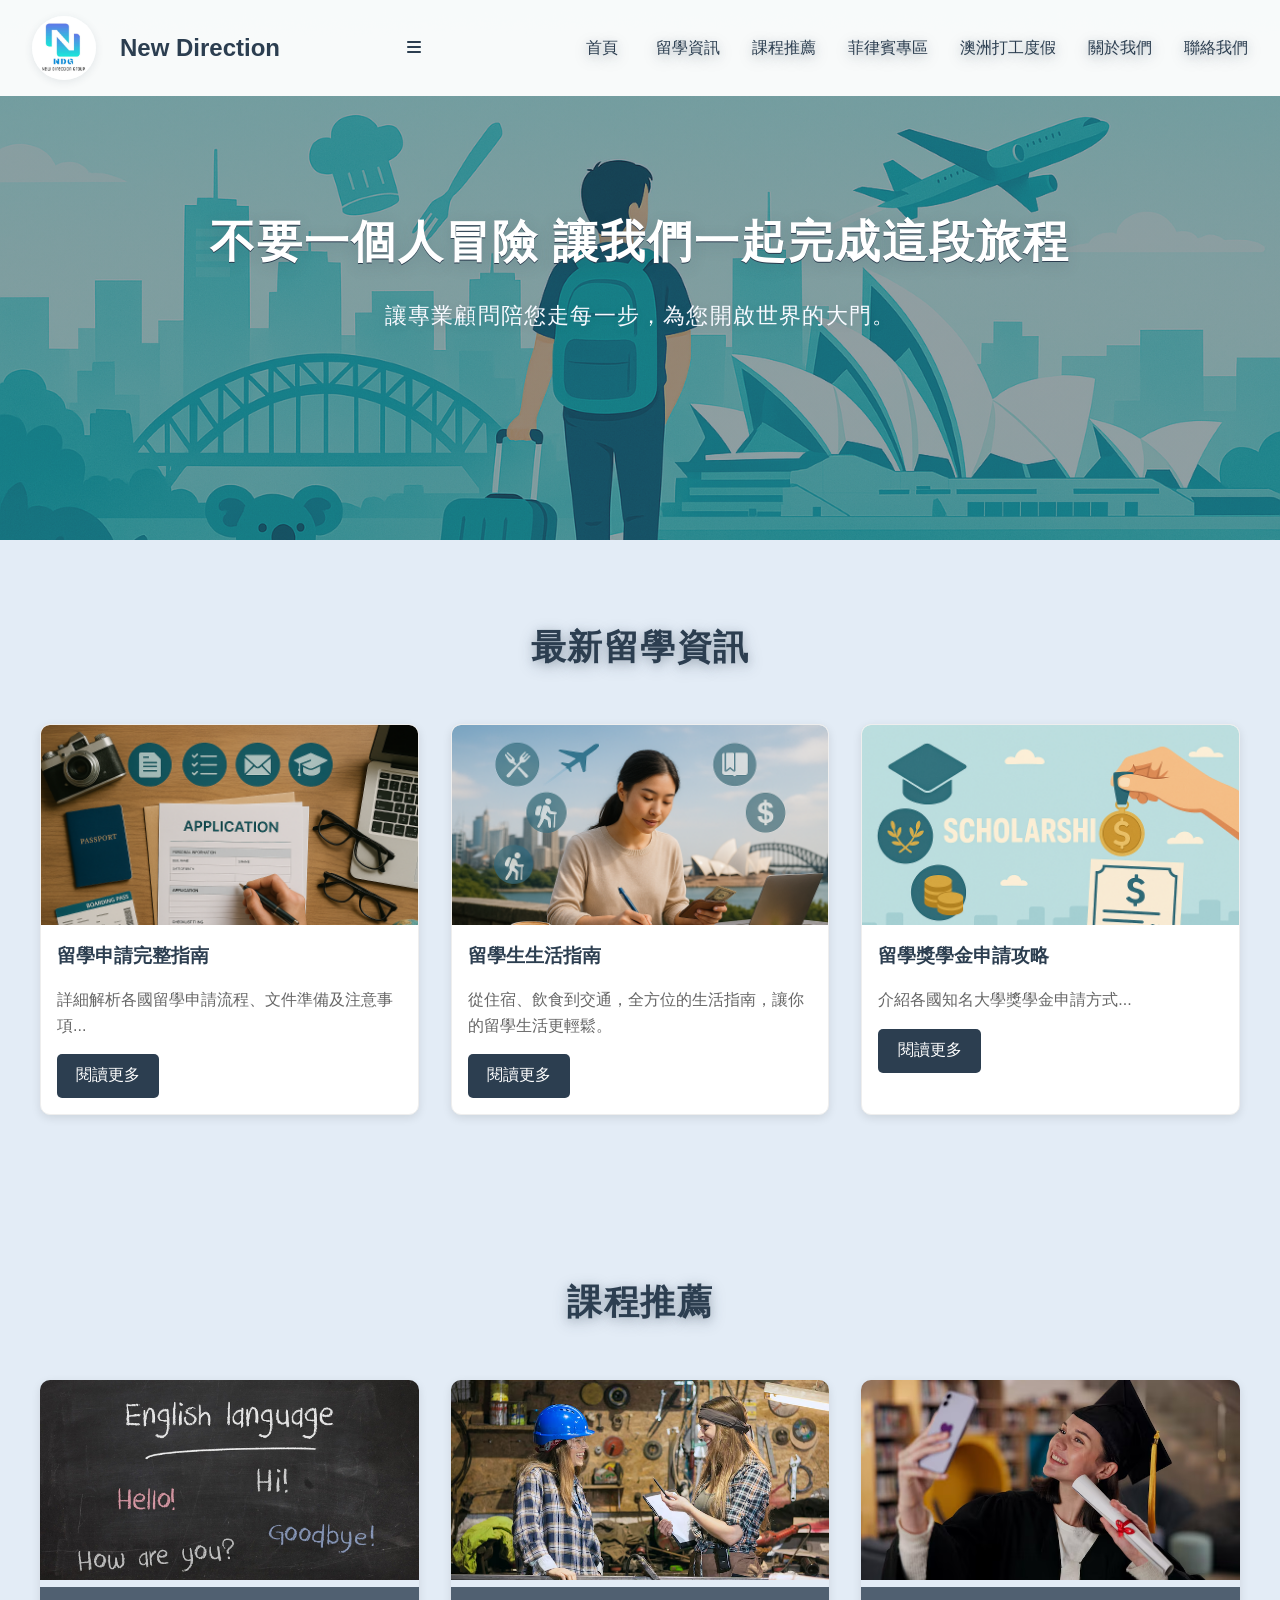
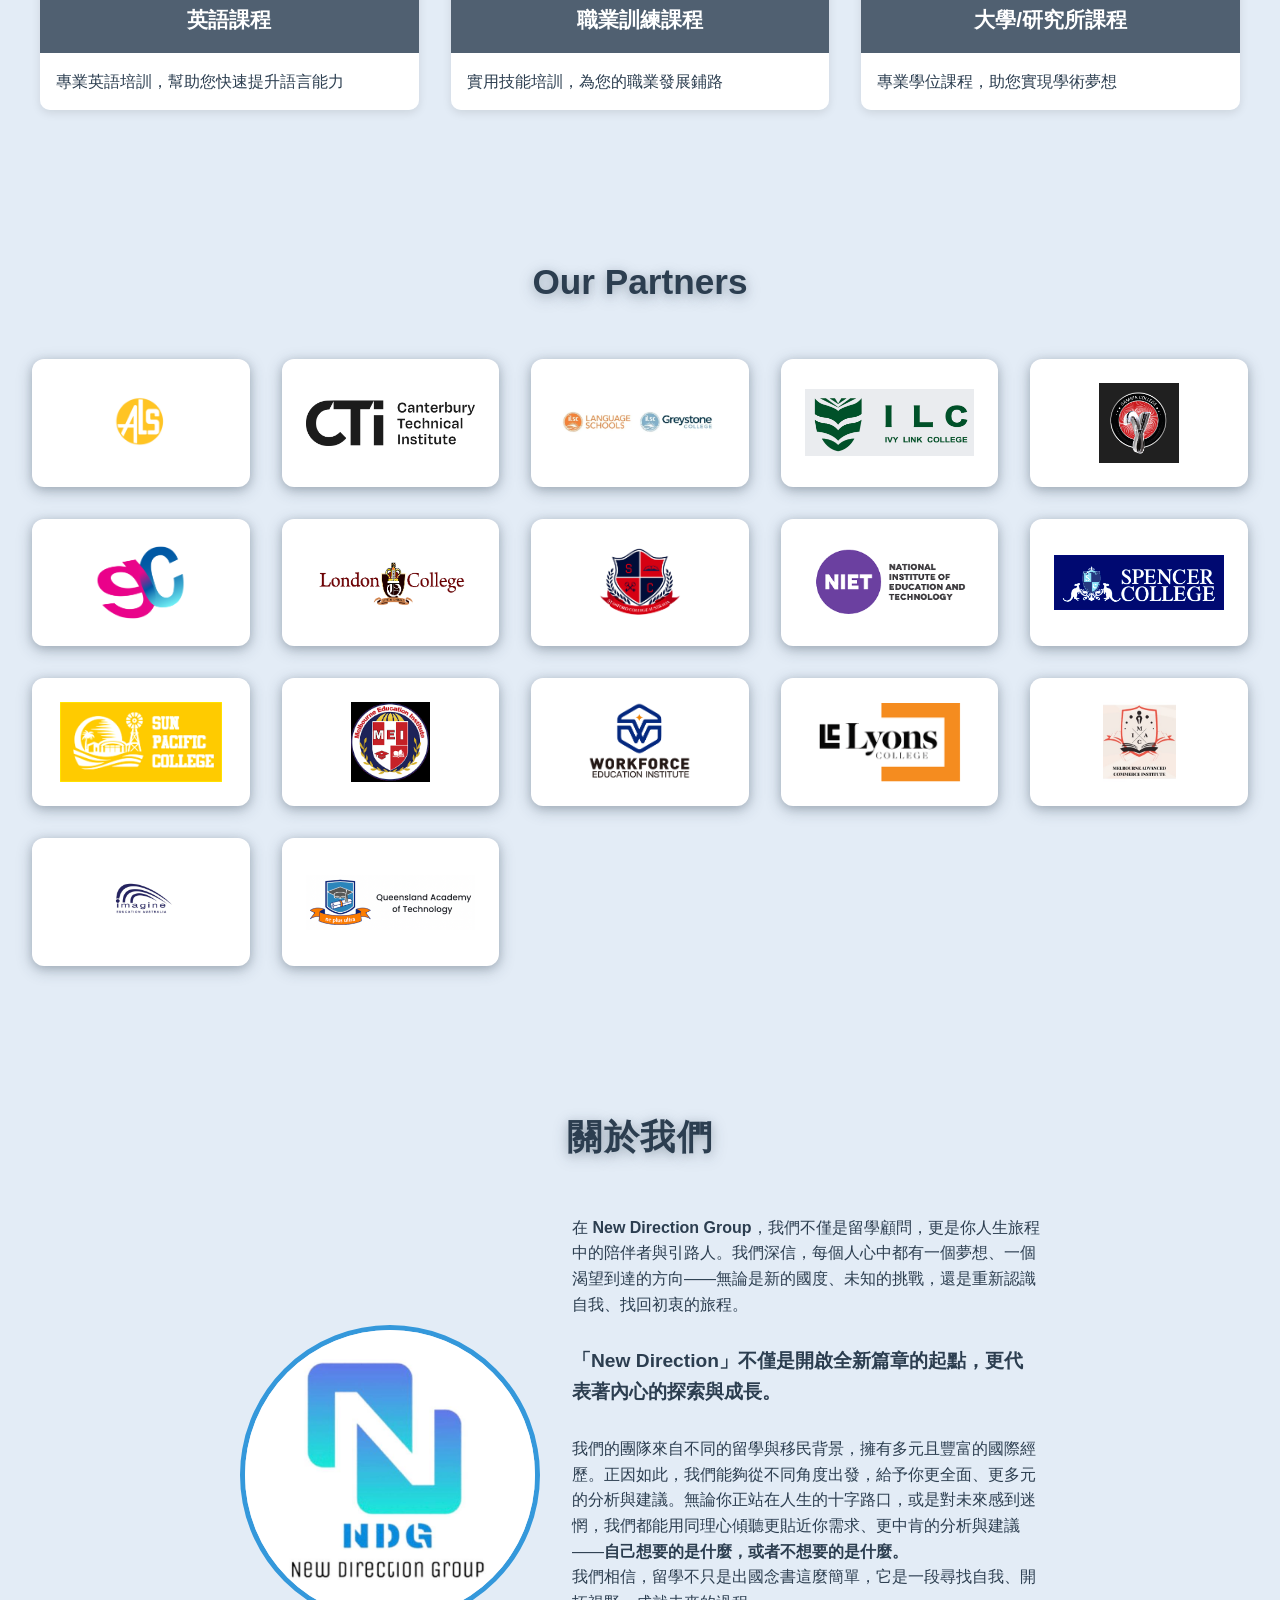
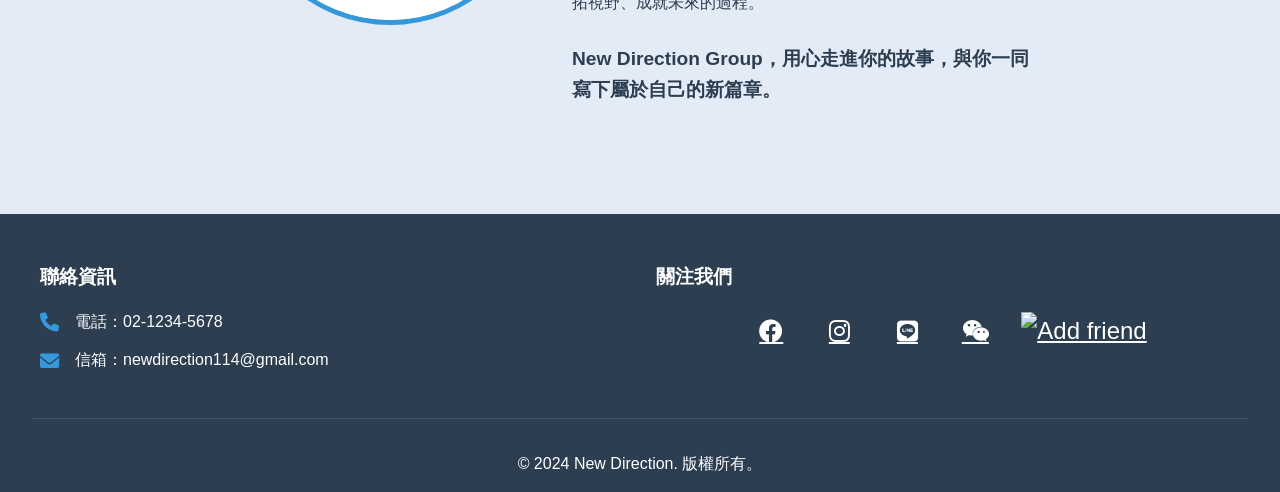
==== commit 2959eec3: "修正合作夥伴圖片路徑" ====
--- a/index.html
+++ b/index.html
@@ -91,55 +91,55 @@
             <h2>Our Partners</h2>
             <div class="partners-grid">
                 <div class="partner-item">
-                    <img src="image/schools/ALS.png" alt="ALS">
+                    <img src="image/Schools/ALS.png" alt="ALS">
                 </div>
                 <div class="partner-item">
-                    <img src="image/schools/CTI.png" alt="CTI">
+                    <img src="image/Schools/CTI.png" alt="CTI">
                 </div>
                 <div class="partner-item">
-                    <img src="image/schools/ILSC.png" alt="ILSC">
+                    <img src="image/Schools/ILSC.png" alt="ILSC">
                 </div>
                 <div class="partner-item">
-                    <img src="image/schools/ILC.png" alt="ILC">
+                    <img src="image/Schools/ILC.png" alt="ILC">
                 </div>
                 <div class="partner-item">
-                    <img src="image/schools/Gamma College.png" alt="Gamma College">
+                    <img src="image/Schools/Gamma College.png" alt="Gamma College">
                 </div>
                 <div class="partner-item">
-                    <img src="image/schools/Greenwich.png" alt="Greenwich">
+                    <img src="image/Schools/Greenwich.png" alt="Greenwich">
                 </div>
                 <div class="partner-item">
-                    <img src="image/schools/London College.png" alt="London College">
+                    <img src="image/Schools/London College.png" alt="London College">
                 </div>
                 <div class="partner-item">
-                    <img src="image/schools/Stanford College Australia.png" alt="Stanford College Australia">
+                    <img src="image/Schools/Stanford College Australia.png" alt="Stanford College Australia">
                 </div>
                 <div class="partner-item">
-                    <img src="image/schools/NIET.png" alt="NIET">
+                    <img src="image/Schools/NIET.png" alt="NIET">
                 </div>
                 <div class="partner-item">
-                    <img src="image/schools/spencer.png" alt="Spencer">
+                    <img src="image/Schools/spencer.png" alt="Spencer">
                 </div>
                 <div class="partner-item">
-                    <img src="image/schools/SPC.png" alt="SPC">
+                    <img src="image/Schools/SPC.png" alt="SPC">
                 </div>
                 <div class="partner-item">
-                    <img src="image/schools/Melbourne Education Institute.png" alt="Melbourne Education Institute">
+                    <img src="image/Schools/Melbourne Education Institute.png" alt="Melbourne Education Institute">
                 </div>
                 <div class="partner-item">
-                    <img src="image/schools/Workforce Education Institute.png" alt="Workforce Education Institute">
+                    <img src="image/Schools/Workforce Education Institute.png" alt="Workforce Education Institute">
                 </div>
                 <div class="partner-item">
-                    <img src="image/schools/Lyons College.png" alt="Lyons College">
+                    <img src="image/Schools/Lyons College.png" alt="Lyons College">
                 </div>
                 <div class="partner-item">
-                    <img src="image/schools/Melbourne Advanced Commerce Institute.jpeg" alt="Melbourne Advanced Commerce Institute">
+                    <img src="image/Schools/Melbourne Advanced Commerce Institute.jpeg" alt="Melbourne Advanced Commerce Institute">
                 </div>
                 <div class="partner-item">
-                    <img src="image/schools/Imagine.png" alt="Imagine">
+                    <img src="image/Schools/Imagine.png" alt="Imagine">
                 </div>
                 <div class="partner-item">
-                    <img src="image/schools/QAT.png" alt="QAT">
+                    <img src="image/Schools/QAT.png" alt="QAT">
                 </div>
             </div>
         </div>
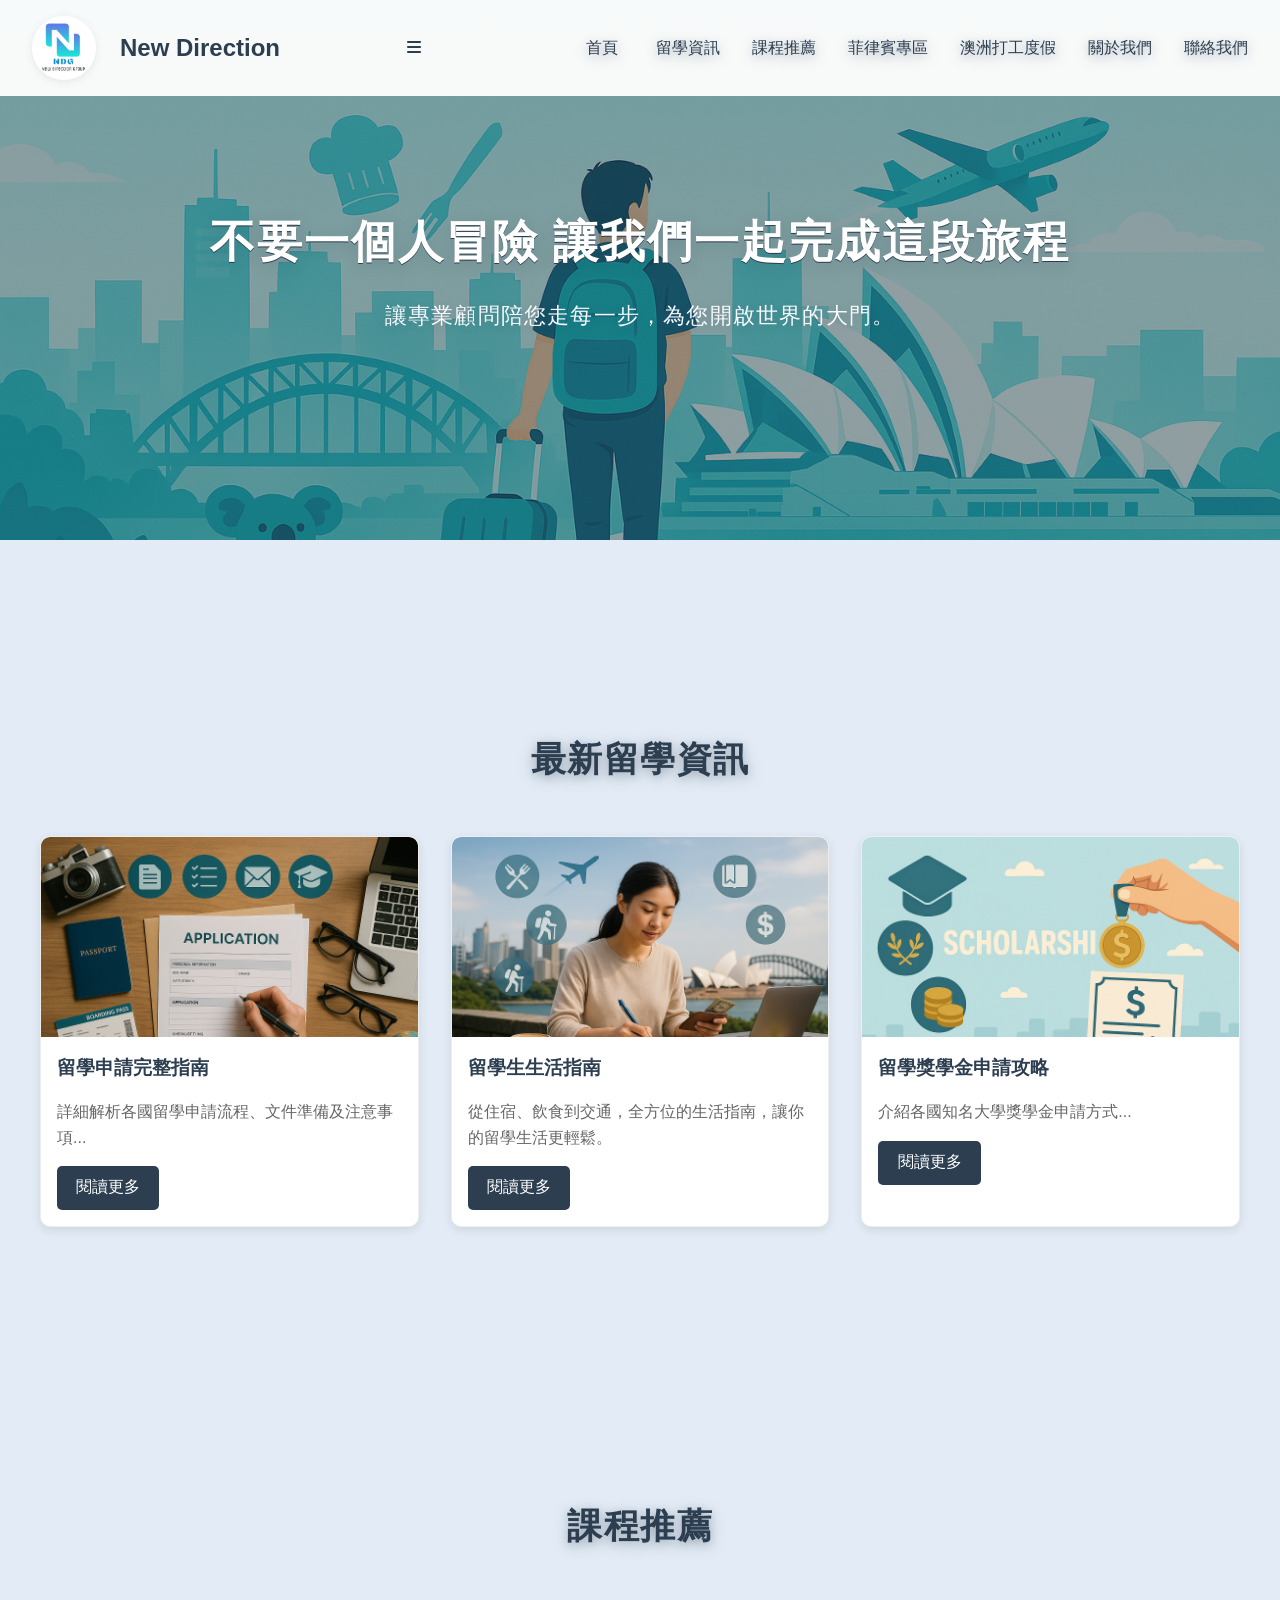
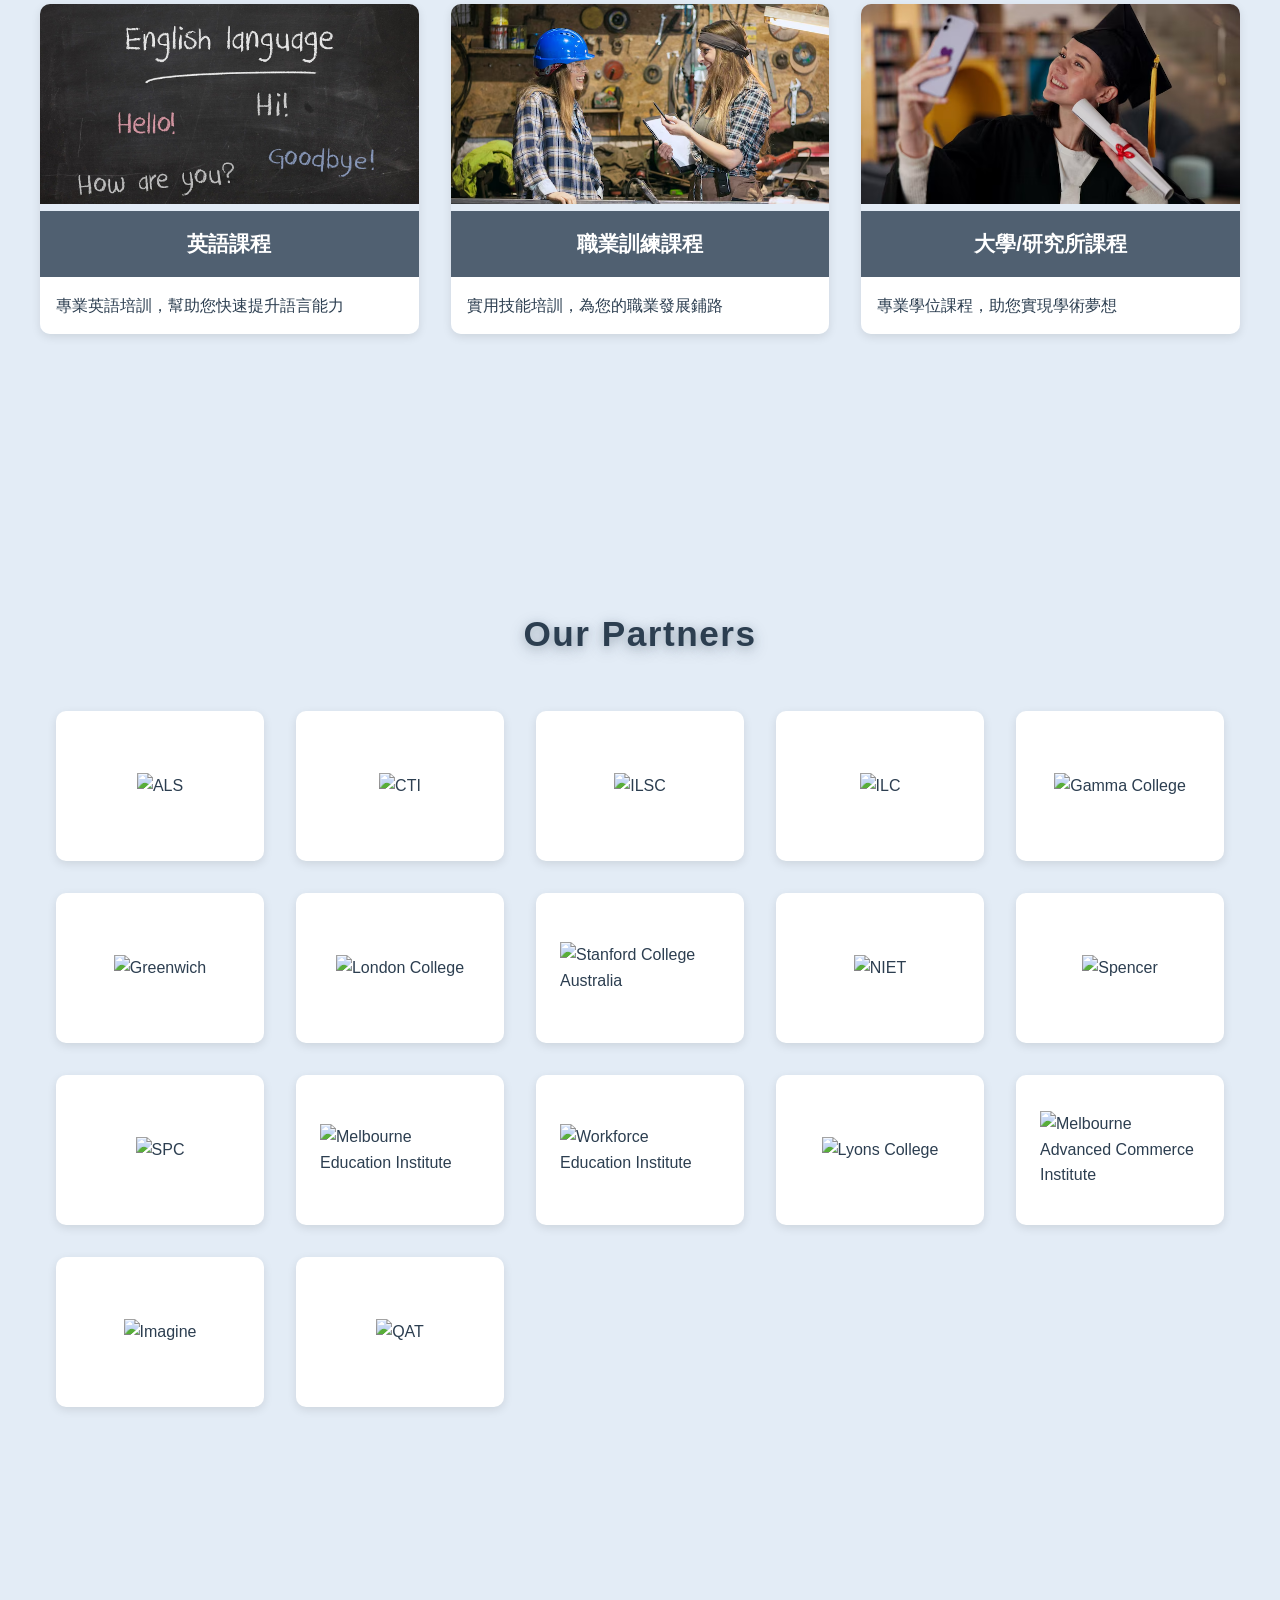
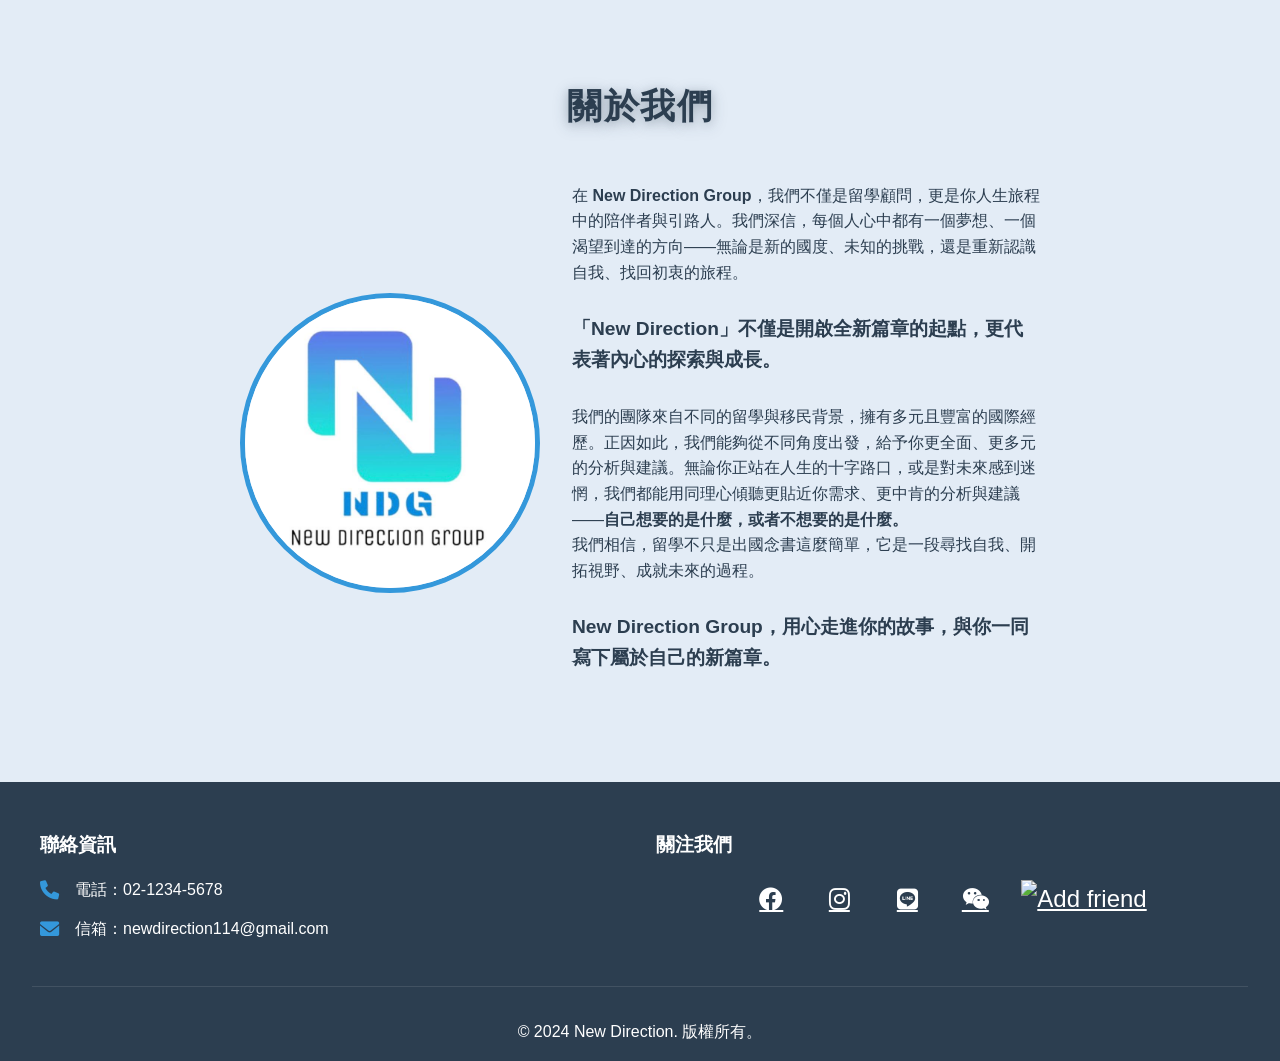
==== commit 4f7284c9: "留學資訊卡片設計與課程推薦完全一致，圖片與內容無多餘空白，所有細節優化完成" ====
--- a/index.html
+++ b/index.html
@@ -91,55 +91,55 @@
             <h2>Our Partners</h2>
             <div class="partners-grid">
                 <div class="partner-item">
-                    <img src="image/Schools/ALS.png" alt="ALS">
+                    <img src="image/schools/ALS.png" alt="ALS">
                 </div>
                 <div class="partner-item">
-                    <img src="image/Schools/CTI.png" alt="CTI">
+                    <img src="image/schools/CTI.png" alt="CTI">
                 </div>
                 <div class="partner-item">
-                    <img src="image/Schools/ILSC.png" alt="ILSC">
+                    <img src="image/schools/ILSC.png" alt="ILSC">
                 </div>
                 <div class="partner-item">
-                    <img src="image/Schools/ILC.png" alt="ILC">
+                    <img src="image/schools/ILC.png" alt="ILC">
                 </div>
                 <div class="partner-item">
-                    <img src="image/Schools/Gamma College.png" alt="Gamma College">
+                    <img src="image/schools/Gamma College.png" alt="Gamma College">
                 </div>
                 <div class="partner-item">
-                    <img src="image/Schools/Greenwich.png" alt="Greenwich">
+                    <img src="image/schools/Greenwich.png" alt="Greenwich">
                 </div>
                 <div class="partner-item">
-                    <img src="image/Schools/London College.png" alt="London College">
+                    <img src="image/schools/London College.png" alt="London College">
                 </div>
                 <div class="partner-item">
-                    <img src="image/Schools/Stanford College Australia.png" alt="Stanford College Australia">
+                    <img src="image/schools/Stanford College Australia.png" alt="Stanford College Australia">
                 </div>
                 <div class="partner-item">
-                    <img src="image/Schools/NIET.png" alt="NIET">
+                    <img src="image/schools/NIET.png" alt="NIET">
                 </div>
                 <div class="partner-item">
-                    <img src="image/Schools/spencer.png" alt="Spencer">
+                    <img src="image/schools/spencer.png" alt="Spencer">
                 </div>
                 <div class="partner-item">
-                    <img src="image/Schools/SPC.png" alt="SPC">
+                    <img src="image/schools/SPC.png" alt="SPC">
                 </div>
                 <div class="partner-item">
-                    <img src="image/Schools/Melbourne Education Institute.png" alt="Melbourne Education Institute">
+                    <img src="image/schools/Melbourne Education Institute.png" alt="Melbourne Education Institute">
                 </div>
                 <div class="partner-item">
-                    <img src="image/Schools/Workforce Education Institute.png" alt="Workforce Education Institute">
+                    <img src="image/schools/Workforce Education Institute.png" alt="Workforce Education Institute">
                 </div>
                 <div class="partner-item">
-                    <img src="image/Schools/Lyons College.png" alt="Lyons College">
+                    <img src="image/schools/Lyons College.png" alt="Lyons College">
                 </div>
                 <div class="partner-item">
-                    <img src="image/Schools/Melbourne Advanced Commerce Institute.jpeg" alt="Melbourne Advanced Commerce Institute">
+                    <img src="image/schools/Melbourne Advanced Commerce Institute.jpeg" alt="Melbourne Advanced Commerce Institute">
                 </div>
                 <div class="partner-item">
-                    <img src="image/Schools/Imagine.png" alt="Imagine">
+                    <img src="image/schools/Imagine.png" alt="Imagine">
                 </div>
                 <div class="partner-item">
-                    <img src="image/Schools/QAT.png" alt="QAT">
+                    <img src="image/schools/QAT.png" alt="QAT">
                 </div>
             </div>
         </div>
--- a/styles.css
+++ b/styles.css
@@ -19,6 +19,11 @@
     line-height: 1.6;
     color: var(--text-color);
     background-color: var(--background-color);
+}
+
+/* 所有頁面主要內容區塊的通用頂部間距，以避免被固定導航欄遮擋 */
+section:not(.hero) {
+    padding-top: 12rem; /* 再次增加 padding-top，確保標題顯示 */
 }
 
 /* 導航欄樣式 */
@@ -142,20 +147,25 @@
 }
 
 .articles-container {
-    display: grid;
-    grid-template-columns: repeat(auto-fit, minmax(300px, 1fr));
+    display: flex;
+    flex-wrap: wrap;
     gap: 2rem;
     max-width: 1200px;
     margin: 0 auto;
+    padding: 0 2rem;
 }
 
 .article-item {
+    flex: 1 1 300px;
+    margin-bottom: 2rem;
     background: white;
     border-radius: 10px;
     overflow: hidden;
     box-shadow: 0 3px 10px rgba(0,0,0,0.1);
     transition: transform 0.3s ease;
     border: 1px solid #eee;
+    display: flex;
+    flex-direction: column;
 }
 
 .article-item:hover {
@@ -167,8 +177,20 @@
     width: 100%;
     height: 200px;
     object-fit: cover;
-    object-position: top;
+    object-position: center;
+    background: #fff;
     border-radius: 8px 8px 0 0;
+    display: block;
+    margin: 0;
+    padding: 0;
+}
+
+.article-content {
+    padding: 2rem;
+    display: flex;
+    flex-direction: column;
+    gap: 1rem;
+    background: white;
 }
 
 .article-content h2 {
@@ -344,7 +366,7 @@
 
 /* 聯絡區域樣式 */
 .contact {
-    padding: 5rem 2rem;
+    padding: 8rem 2rem;
     background: #eaf6fb;
     color: var(--primary-color);
 }
@@ -822,7 +844,8 @@
     transition: background 0.3s ease !important;
     font-size: 1rem !important;
     font-weight: 500 !important;
-    margin: 1rem !important;
+    margin-top: auto !important;
+    align-self: flex-start !important;
 }
 
 .courses-container > .course-item .course-details:hover {
@@ -904,13 +927,14 @@
 
 /* 文章頁面樣式 */
 .articles-page {
-    padding: 6rem 2rem 4rem;
+    padding: 6rem 0 4rem;
     background: var(--section-bg);
 }
 
 .articles-container {
     max-width: 1200px;
     margin: 0 auto;
+    padding: 0 2rem;
 }
 
 .article-item {
@@ -921,27 +945,33 @@
     margin-bottom: 2rem;
     display: flex;
     flex-direction: column;
-    transition: transform 0.3s ease;
+    transition: transform 0.3s ease, box-shadow 0.3s ease;
 }
 
 .article-item:hover {
     transform: translateY(-5px);
-    box-shadow: 0 5px 15px rgba(0,0,0,0.2);
+    box-shadow: 0 8px 15px rgba(0, 0, 0, 0.2);
 }
 
 .article-item img {
     width: 100%;
-    height: 350px;
+    height: 500px;
     object-fit: contain;
-    background: #fff;
+    background-color: #f8f9fa;
+    padding: 0;
+    transition: transform 0.3s ease;
+}
+
+.article-item:hover img {
+    transform: scale(1.02);
 }
 
 .article-content {
-    padding: 1.2rem;
+    padding: 2rem;
     display: flex;
     flex-direction: column;
-    gap: 0.8rem;
-    height: 100%;
+    gap: 1rem;
+    background: white;
 }
 
 .article-content ul {
@@ -1129,8 +1159,13 @@
 }
 
 .qr-code {
-    max-width: 150px;
+    width: 150px; /* 設定固定寬度 */
+    height: 150px; /* 設定固定高度 */
+    object-fit: contain; /* 確保圖片內容完整顯示 */
     margin-top: 1rem;
+    border: 1px solid red; /* 添加邊框以方便調試 */
+    background-color: lightgray; /* 添加背景色以方便調試 */
+    display: block; /* 確保為區塊元素 */
 }
 
 .contact-form-container {
@@ -1703,82 +1738,86 @@
 
 /* 合作夥伴區塊 */
 .partners-section {
-    padding: 4rem 0;
+    padding: 5rem 2rem;
     background: var(--section-bg);
 }
 
 .partners-section h2 {
-    text-align: center;
     font-size: 2.2rem;
     font-weight: 700;
+    letter-spacing: 1.5px;
     color: var(--primary-color);
     margin-bottom: 3rem;
+    text-align: center;
     text-shadow: 0 4px 16px rgba(44,62,80,0.28), 0 2px 8px rgba(44,62,80,0.18);
 }
 
 .partners-grid {
     display: grid;
-    grid-template-columns: repeat(5, 1fr);
+    grid-template-columns: repeat(auto-fit, minmax(200px, 1fr));
     gap: 2rem;
-    padding: 0 2rem;
-    max-width: 1400px;
+    max-width: 1200px;
     margin: 0 auto;
+    padding: 0 1rem;
 }
 
 .partner-item {
     background: white;
     padding: 1.5rem;
-    border-radius: 12px;
-    box-shadow: 0 4px 16px rgba(44,62,80,0.28), 0 2px 8px rgba(44,62,80,0.18);
-    transition: transform 0.3s ease, box-shadow 0.3s ease;
+    border-radius: 10px;
+    box-shadow: 0 3px 10px rgba(0,0,0,0.1);
+    transition: transform 0.3s ease;
     display: flex;
     align-items: center;
     justify-content: center;
+    height: 150px;
 }
 
 .partner-item:hover {
     transform: translateY(-5px);
-    box-shadow: 0 8px 24px rgba(44,62,80,0.35), 0 4px 12px rgba(44,62,80,0.25);
+    box-shadow: 0 5px 15px rgba(0,0,0,0.2);
 }
 
 .partner-item img {
     max-width: 100%;
-    height: auto;
-    max-height: 80px;
+    max-height: 100%;
     object-fit: contain;
+    display: block;
 }
 
 @media (max-width: 1200px) {
     .partners-grid {
-        grid-template-columns: repeat(4, 1fr);
+        grid-template-columns: repeat(auto-fit, minmax(180px, 1fr));
     }
 }
 
 @media (max-width: 992px) {
     .partners-grid {
-        grid-template-columns: repeat(3, 1fr);
+        grid-template-columns: repeat(auto-fit, minmax(160px, 1fr));
     }
 }
 
 @media (max-width: 768px) {
     .partners-grid {
-        grid-template-columns: repeat(2, 1fr);
+        grid-template-columns: repeat(auto-fit, minmax(140px, 1fr));
         gap: 1.5rem;
-        padding: 0 1rem;
-    }
-
+    }
+    
     .partner-item {
+        height: 120px;
         padding: 1rem;
-    }
-
-    .partner-item img {
-        max-height: 60px;
     }
 }
 
 @media (max-width: 480px) {
     .partners-grid {
-        grid-template-columns: repeat(1, 1fr);
+        grid-template-columns: repeat(auto-fit, minmax(120px, 1fr));
+        gap: 1rem;
+    }
+    
+    .partner-item {
+        height: 100px;
+        padding: 0.8rem;
     }
 }
 
@@ -1842,4 +1881,78 @@
 
 #articles .read-more:hover {
     background: var(--secondary-color);
+}
+
+.contact-page {
+    padding-top: 5rem; /* 恢復原來的 padding-top */
+    padding-bottom: 5rem;
+    background: var(--section-bg);
+}
+
+.contact-page h1 {
+    font-family: 'Noto Serif TC', serif;
+    font-size: 2.8rem;
+    font-weight: 700;
+    letter-spacing: 1.5px;
+    color: var(--primary-color);
+    text-align: center;
+    margin-bottom: 3rem;
+    text-shadow: 0 4px 16px rgba(44,62,80,0.28), 0 2px 8px rgba(44,62,80,0.18);
+}
+
+.articles-container > .article-item .course-features {
+    list-style: none !important;
+    margin: 0.5rem 0 !important;
+    padding: 0 1rem !important;
+}
+
+.articles-container > .article-item .course-features li {
+    margin: 0.2rem 0 !important;
+    padding-left: 1.2em !important;
+    position: relative !important;
+    font-size: 0.95rem !important;
+    color: #555 !important;
+    line-height: 1.5 !important;
+}
+
+.articles-container > .article-item .course-features li:before {
+    content: "✓" !important;
+    position: absolute !important;
+    left: 0 !important;
+    color: var(--secondary-color) !important;
+    font-weight: bold !important;
+    font-size: 1rem !important;
+    width: 1em !important;
+    display: inline-block !important;
+}
+
+.articles-container > .article-item .course-details {
+    display: inline-block !important;
+    padding: 0.8rem 1.5rem !important;
+    background: var(--primary-color) !important;
+    color: white !important;
+    text-decoration: none !important;
+    border-radius: 5px !important;
+    transition: background 0.3s ease !important;
+    font-size: 1rem !important;
+    font-weight: 500 !important;
+    margin-top: auto !important;
+    align-self: flex-start !important;
+}
+
+.articles-container > .article-item .course-details:hover {
+    background: var(--secondary-color) !important;
+    color: #fff !important;
+}
+
+.article-content img {
+    width: 100%;
+    height: 200px;
+    object-fit: cover;
+    object-position: center;
+    background: #fff;
+    border-radius: 8px 8px 0 0;
+    display: block;
+    margin: 0;
+    padding: 0;
 } 
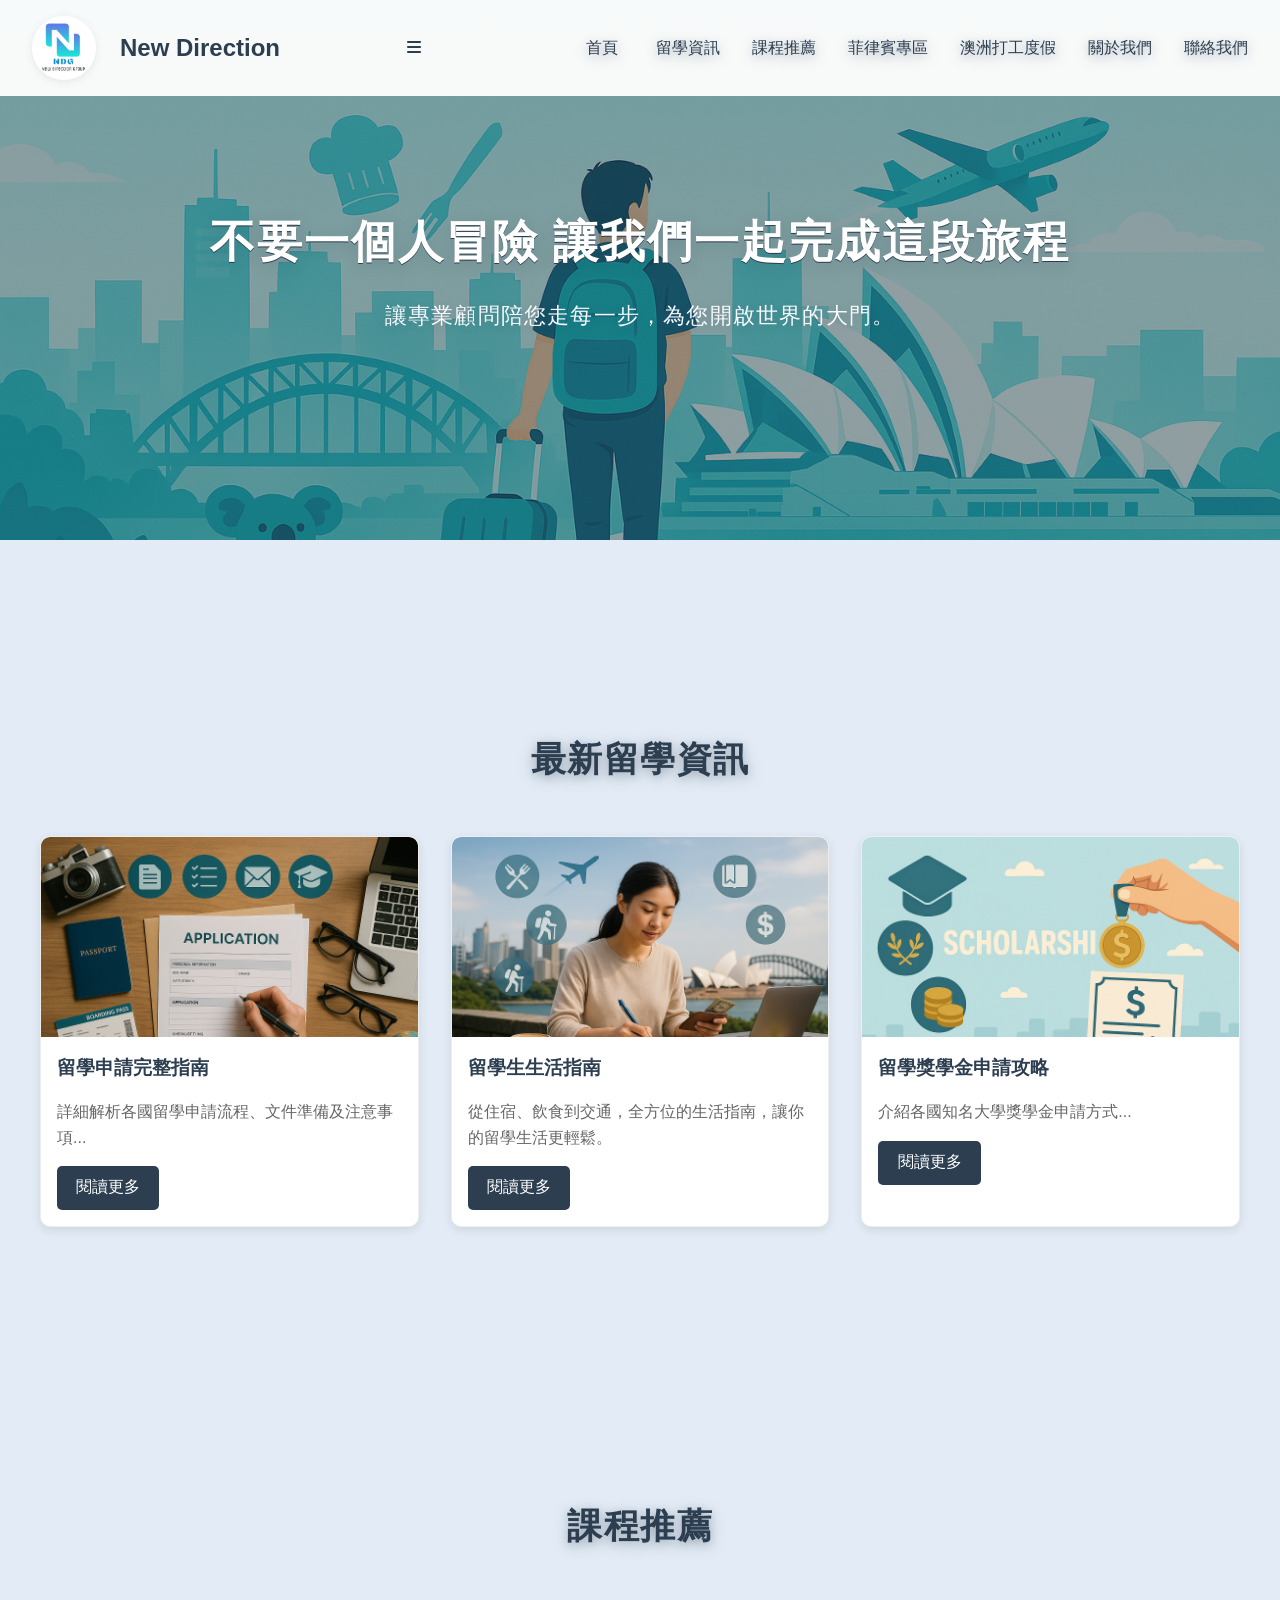
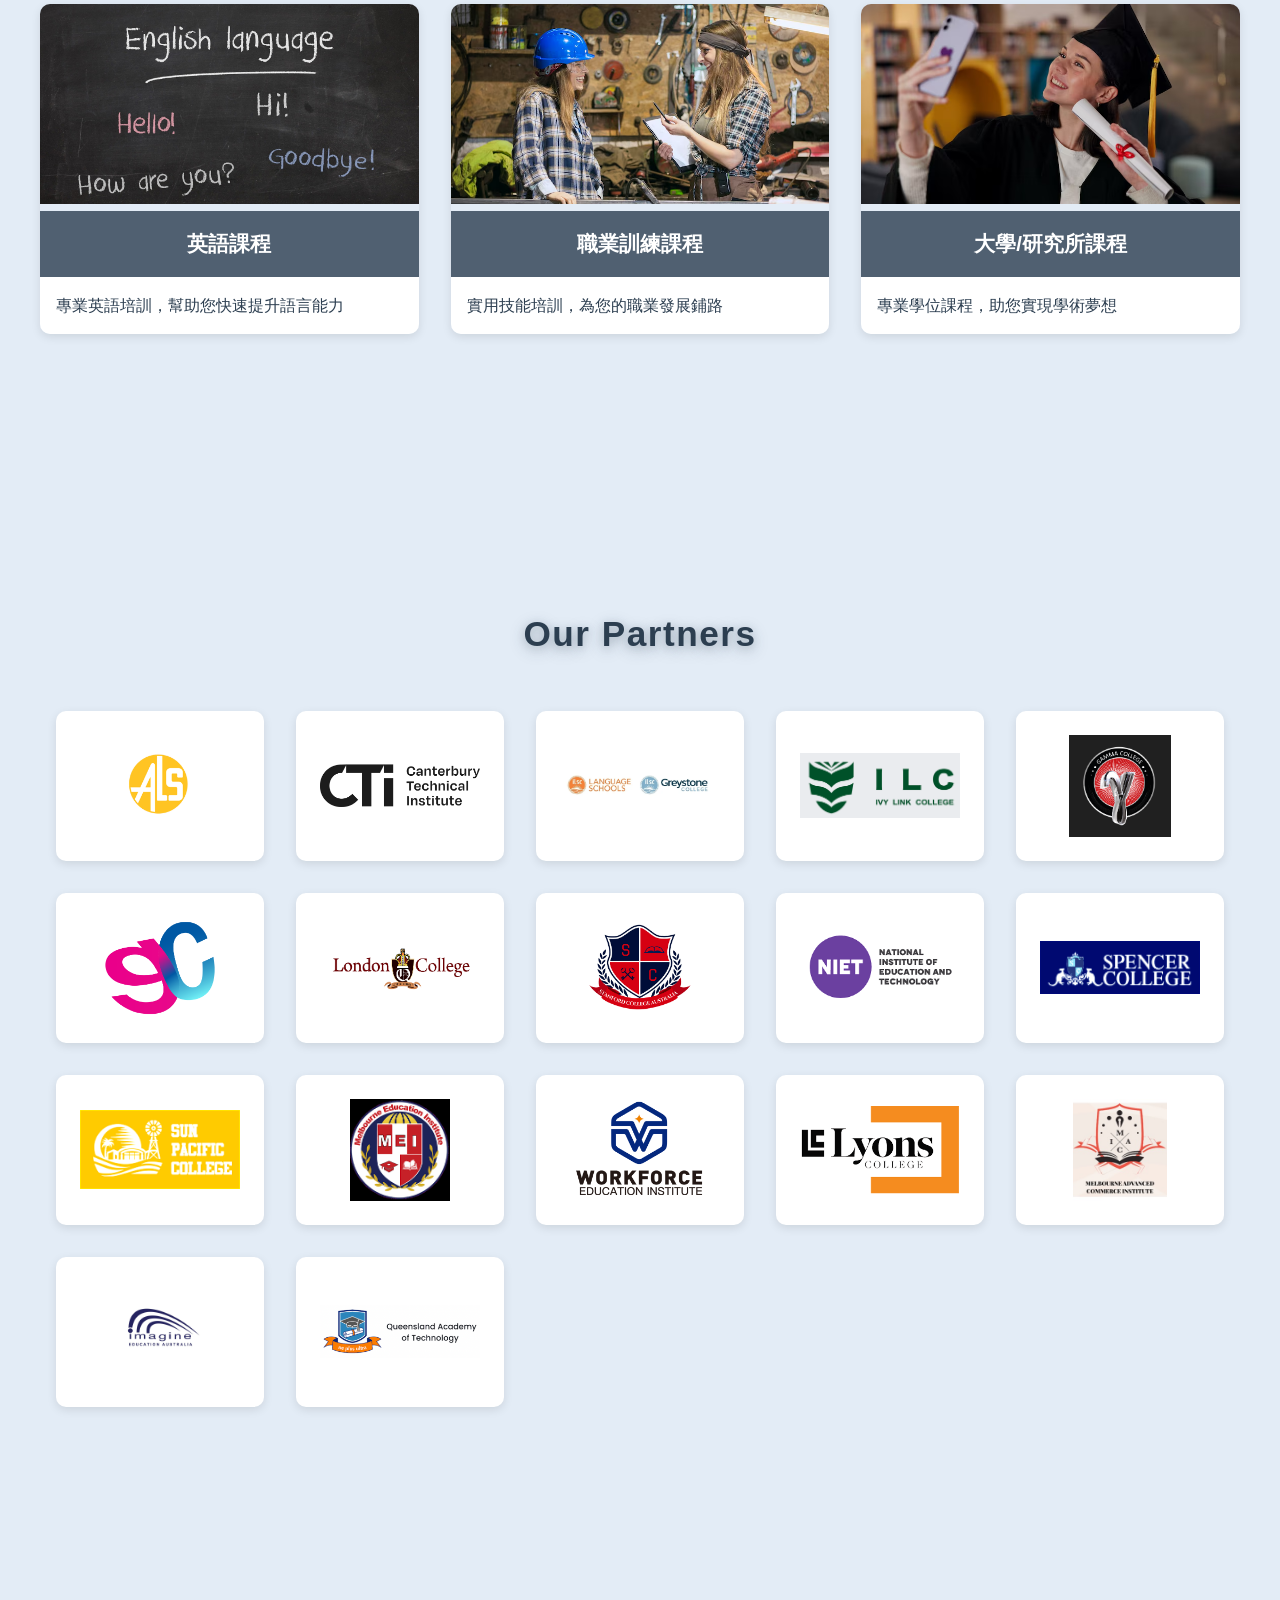
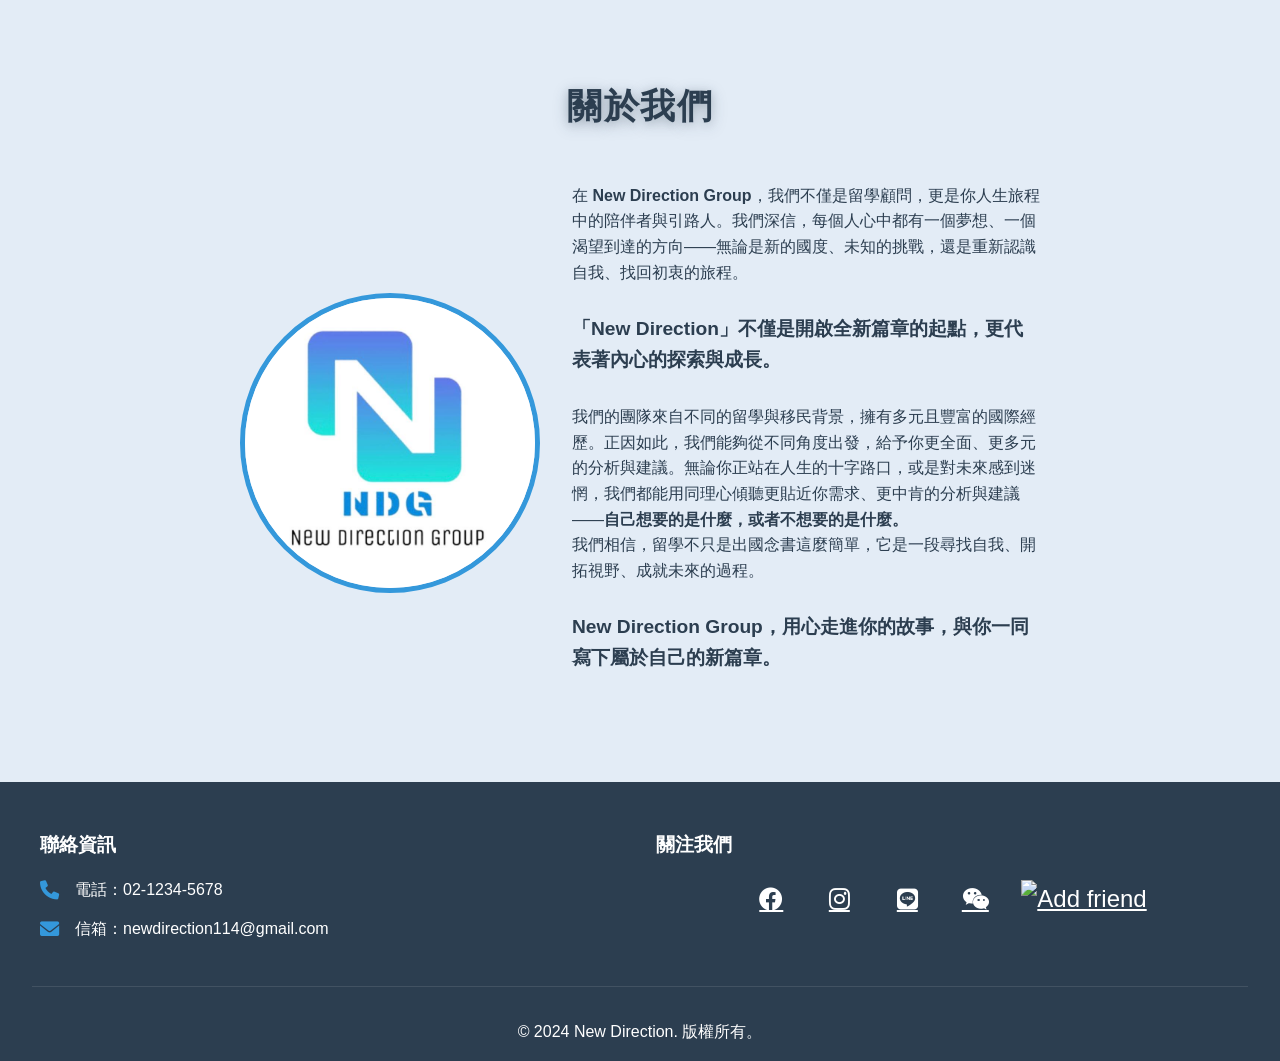
==== commit 03a978b7: "統一所有大標題字體為 Noto Sans TC，確保分頁標題一致" ====
--- a/index.html
+++ b/index.html
@@ -91,55 +91,55 @@
             <h2>Our Partners</h2>
             <div class="partners-grid">
                 <div class="partner-item">
-                    <img src="image/schools/ALS.png" alt="ALS">
+                    <img src="image/Schools/ALS.png" alt="ALS">
                 </div>
                 <div class="partner-item">
-                    <img src="image/schools/CTI.png" alt="CTI">
+                    <img src="image/Schools/CTI.png" alt="CTI">
                 </div>
                 <div class="partner-item">
-                    <img src="image/schools/ILSC.png" alt="ILSC">
+                    <img src="image/Schools/ILSC.png" alt="ILSC">
                 </div>
                 <div class="partner-item">
-                    <img src="image/schools/ILC.png" alt="ILC">
+                    <img src="image/Schools/ILC.png" alt="ILC">
                 </div>
                 <div class="partner-item">
-                    <img src="image/schools/Gamma College.png" alt="Gamma College">
+                    <img src="image/Schools/Gamma College.png" alt="Gamma College">
                 </div>
                 <div class="partner-item">
-                    <img src="image/schools/Greenwich.png" alt="Greenwich">
+                    <img src="image/Schools/Greenwich.png" alt="Greenwich">
                 </div>
                 <div class="partner-item">
-                    <img src="image/schools/London College.png" alt="London College">
+                    <img src="image/Schools/London College.png" alt="London College">
                 </div>
                 <div class="partner-item">
-                    <img src="image/schools/Stanford College Australia.png" alt="Stanford College Australia">
+                    <img src="image/Schools/Stanford College Australia.png" alt="Stanford College Australia">
                 </div>
                 <div class="partner-item">
-                    <img src="image/schools/NIET.png" alt="NIET">
+                    <img src="image/Schools/NIET.png" alt="NIET">
                 </div>
                 <div class="partner-item">
-                    <img src="image/schools/spencer.png" alt="Spencer">
+                    <img src="image/Schools/spencer.png" alt="Spencer">
                 </div>
                 <div class="partner-item">
-                    <img src="image/schools/SPC.png" alt="SPC">
+                    <img src="image/Schools/SPC.png" alt="SPC">
                 </div>
                 <div class="partner-item">
-                    <img src="image/schools/Melbourne Education Institute.png" alt="Melbourne Education Institute">
+                    <img src="image/Schools/Melbourne Education Institute.png" alt="Melbourne Education Institute">
                 </div>
                 <div class="partner-item">
-                    <img src="image/schools/Workforce Education Institute.png" alt="Workforce Education Institute">
+                    <img src="image/Schools/Workforce Education Institute.png" alt="Workforce Education Institute">
                 </div>
                 <div class="partner-item">
-                    <img src="image/schools/Lyons College.png" alt="Lyons College">
+                    <img src="image/Schools/Lyons College.png" alt="Lyons College">
                 </div>
                 <div class="partner-item">
-                    <img src="image/schools/Melbourne Advanced Commerce Institute.jpeg" alt="Melbourne Advanced Commerce Institute">
+                    <img src="image/Schools/Melbourne Advanced Commerce Institute.jpeg" alt="Melbourne Advanced Commerce Institute">
                 </div>
                 <div class="partner-item">
-                    <img src="image/schools/Imagine.png" alt="Imagine">
+                    <img src="image/Schools/Imagine.png" alt="Imagine">
                 </div>
                 <div class="partner-item">
-                    <img src="image/schools/QAT.png" alt="QAT">
+                    <img src="image/Schools/QAT.png" alt="QAT">
                 </div>
             </div>
         </div>
@@ -196,4 +196,4 @@
 
     <script src="script.js"></script>
 </body>
-</html> +</ht非常ㄉㄜ
--- a/styles.css
+++ b/styles.css
@@ -858,6 +858,7 @@
 .courses-page h1,
 .about-page h1,
 .contact-page h1 {
+    font-family: 'Noto Sans TC', 'Microsoft JhengHei', 'PingFang TC', sans-serif;
     font-size: 2.2rem;
     font-weight: 700;
     letter-spacing: 1.5px;
@@ -1890,13 +1891,13 @@
 }
 
 .contact-page h1 {
-    font-family: 'Noto Serif TC', serif;
-    font-size: 2.8rem;
+    font-family: 'Noto Sans TC', 'Microsoft JhengHei', 'PingFang TC', sans-serif;
+    font-size: 2.2rem;
     font-weight: 700;
     letter-spacing: 1.5px;
     color: var(--primary-color);
+    margin-bottom: 3rem;
     text-align: center;
-    margin-bottom: 3rem;
     text-shadow: 0 4px 16px rgba(44,62,80,0.28), 0 2px 8px rgba(44,62,80,0.18);
 }
 
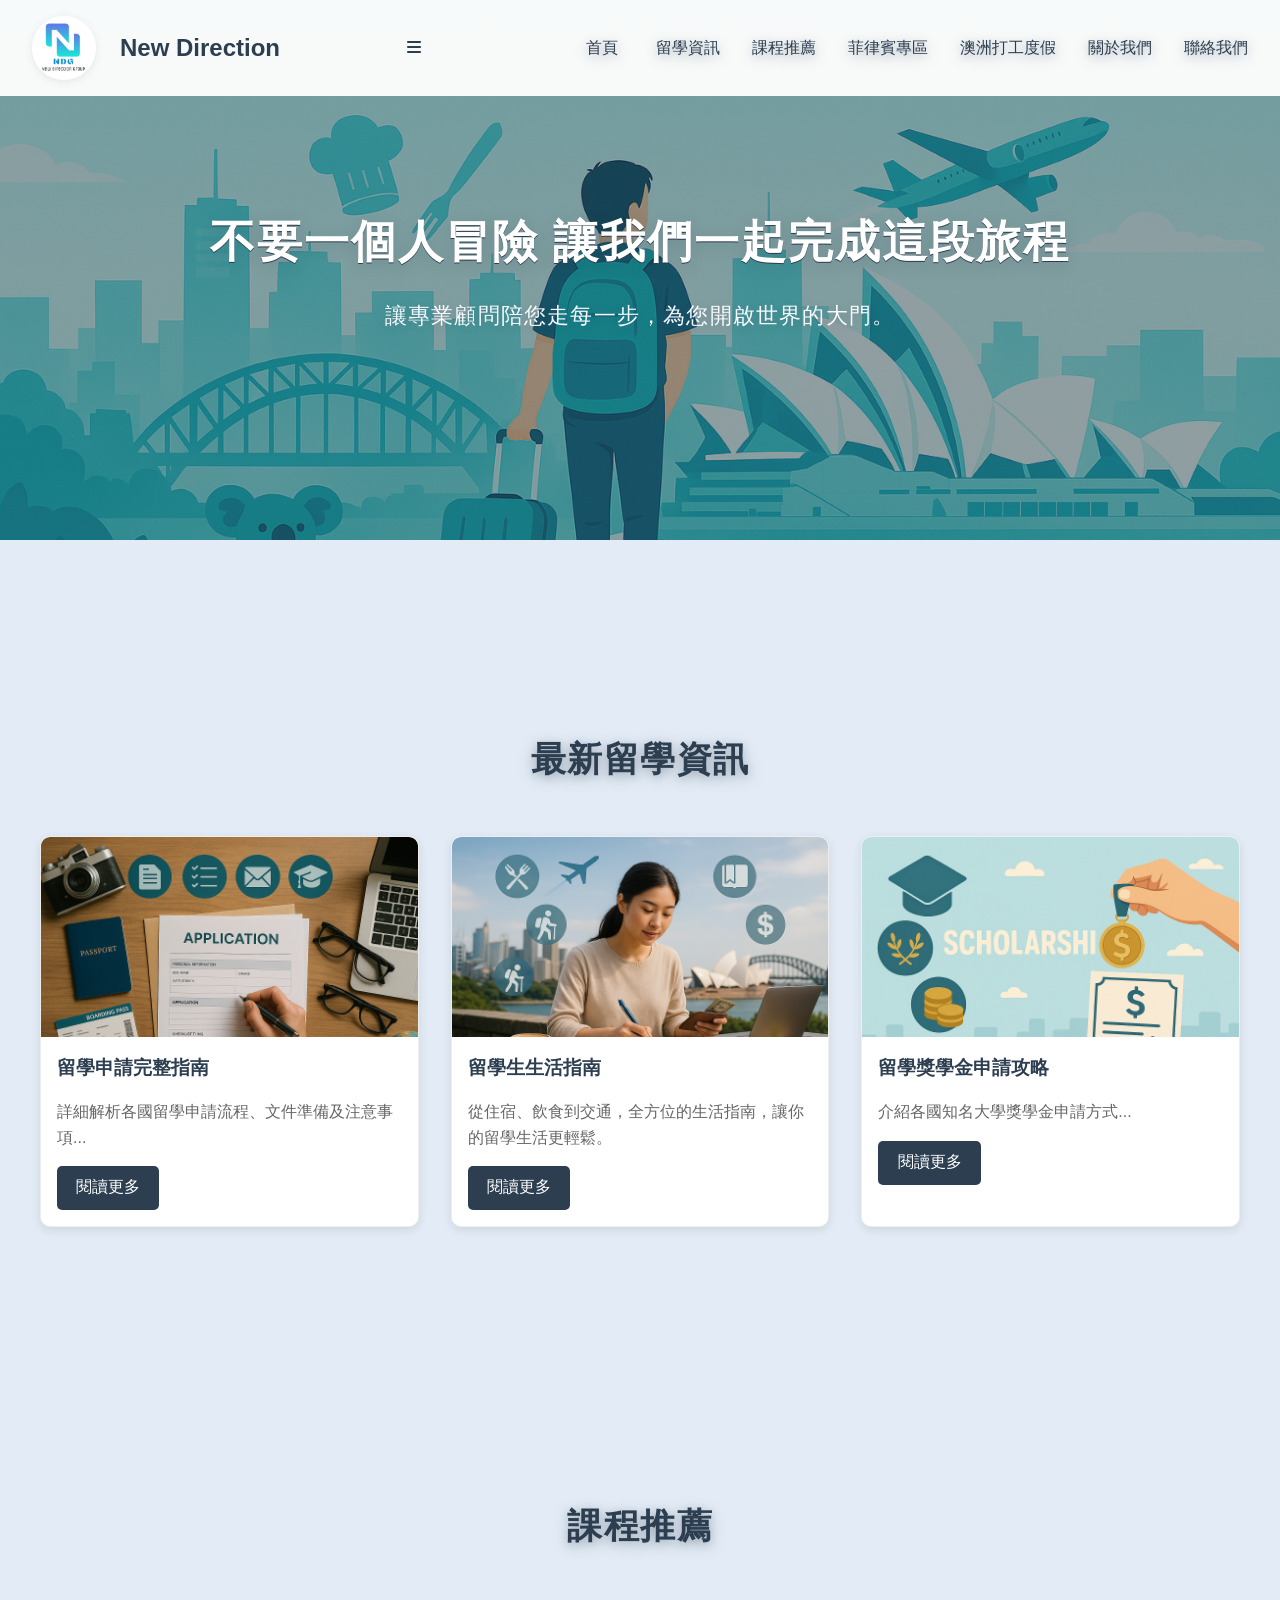
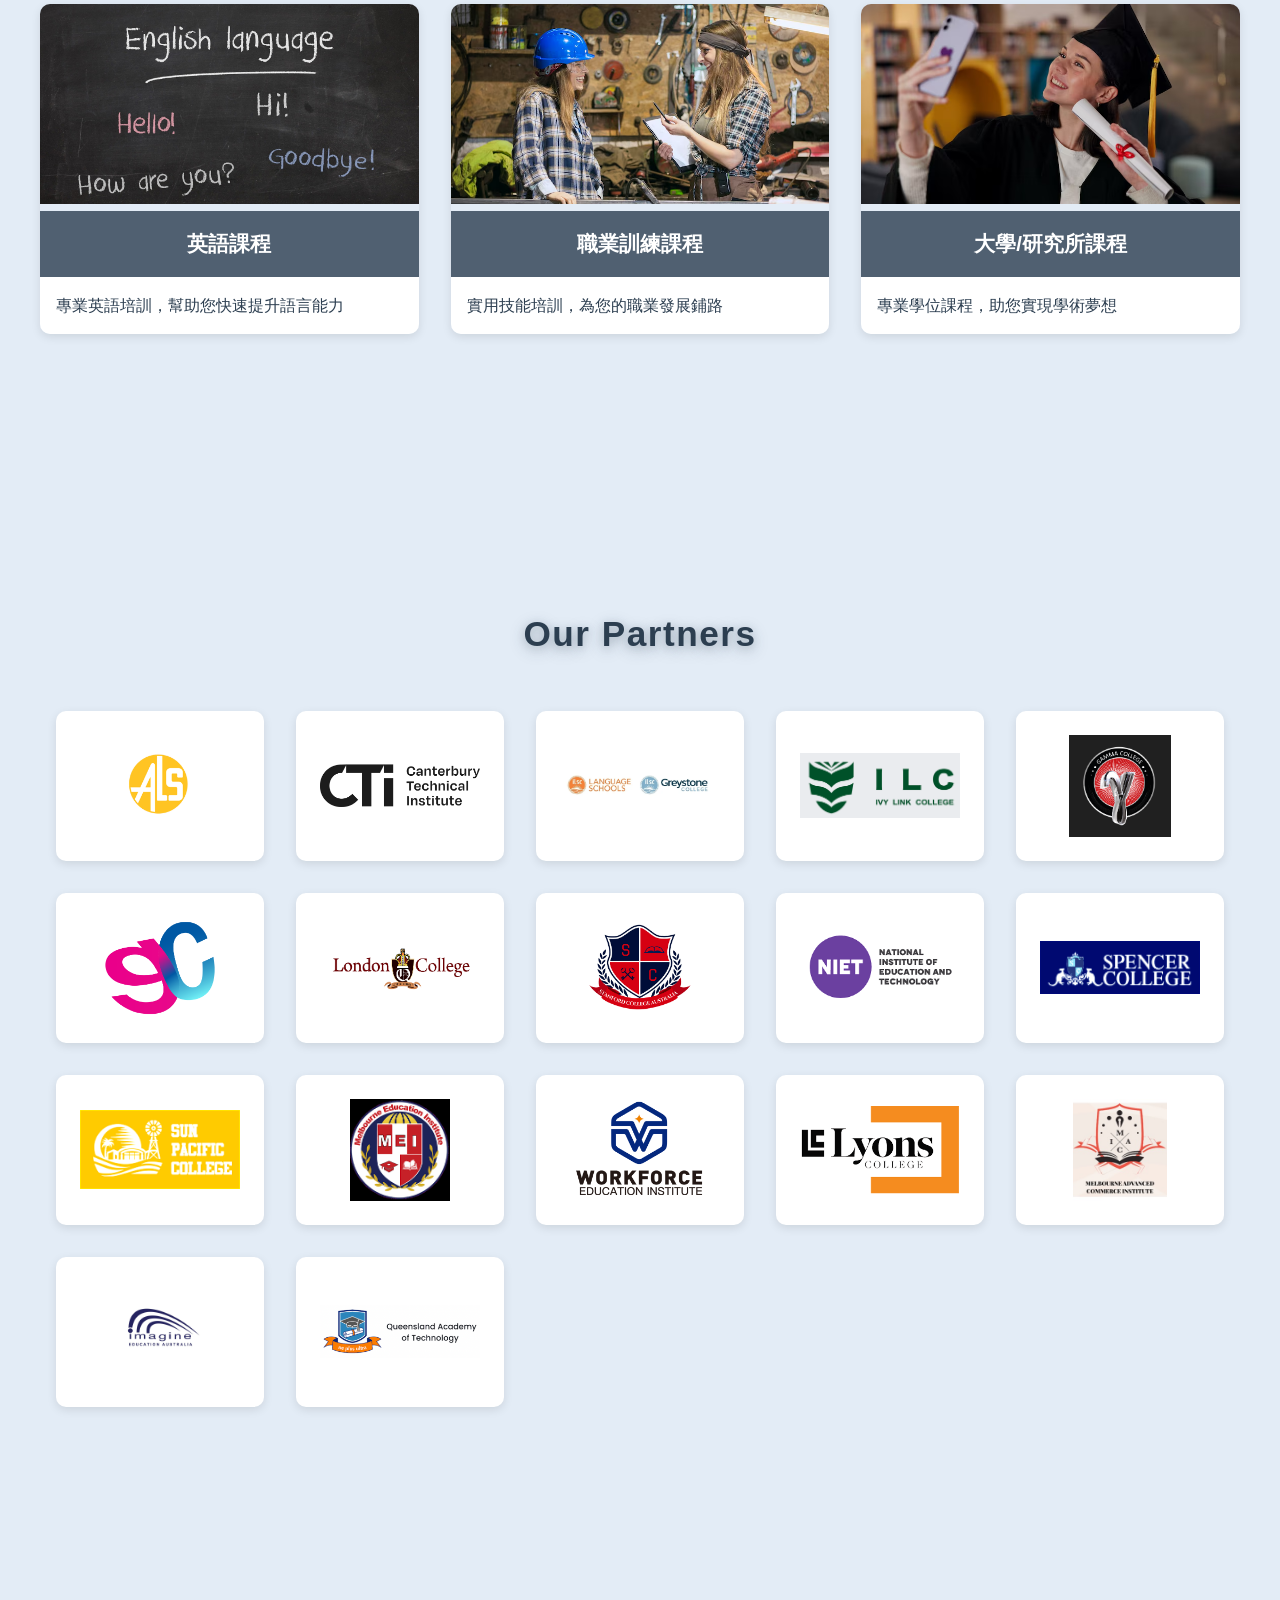
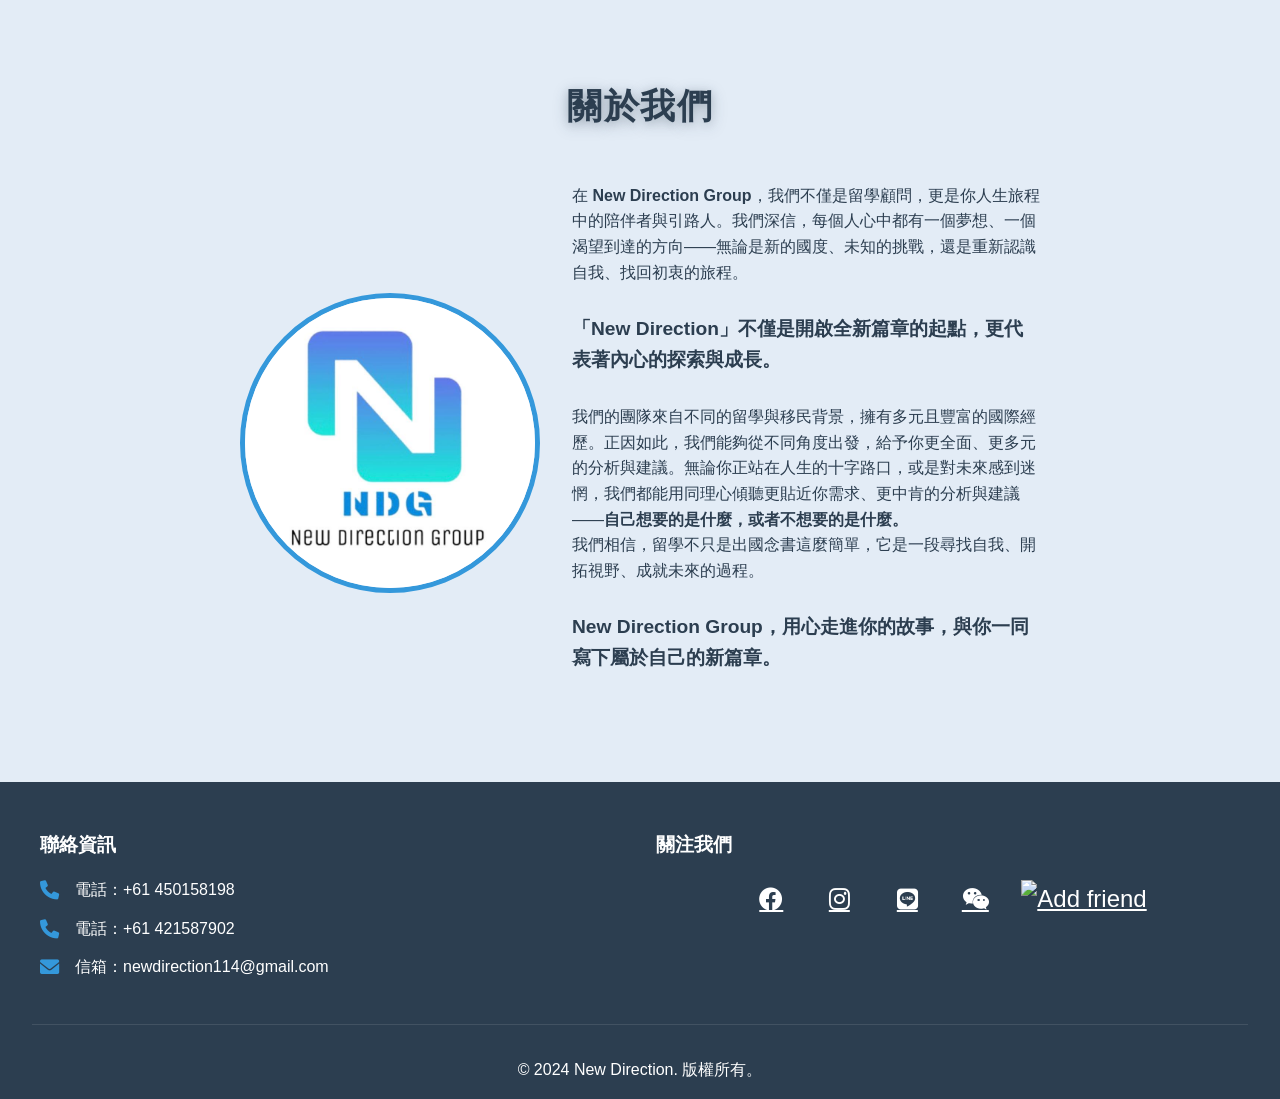
==== commit 9e1b953b: "更新電話號碼與優化手機版關於我們區塊" ====
--- a/index.html
+++ b/index.html
@@ -171,7 +171,11 @@
                 <h3>聯絡資訊</h3>
                 <div class="info-item">
                     <i class="fas fa-phone"></i>
-                    <p>電話：02-1234-5678</p>
+                    <p>電話：+61 450158198</p>
+                </div>
+                <div class="info-item">
+                    <i class="fas fa-phone"></i>
+                    <p>電話：+61 421587902</p>
                 </div>
                 <div class="info-item">
                     <i class="fas fa-envelope"></i>
@@ -196,4 +200,3 @@
 
     <script src="script.js"></script>
 </body>
-</ht非常ㄉㄜ
--- a/styles.css
+++ b/styles.css
@@ -638,9 +638,29 @@
         grid-template-columns: 1fr;
     }
 
-    .about-content {
-        flex-direction: column;
-        text-align: center;
+    .about-container {
+        flex-direction: column !important;
+        align-items: center !important;
+        text-align: center !important;
+        gap: 1.5rem !important;
+        width: 100% !important;
+        max-width: 100% !important;
+        margin: 0 !important;
+        padding: 0 !important;
+    }
+
+    .about-image {
+        margin-bottom: 1rem !important;
+        width: 100% !important;
+    }
+
+    .about-text {
+        width: 100% !important;
+        text-align: center !important;
+        margin: 0 !important;
+        padding: 0 1rem !important;
+        box-sizing: border-box !important;
+        display: block !important;
     }
 
     .profile-image {
@@ -670,6 +690,30 @@
 
     .social-links {
         justify-content: center;
+    }
+
+    #articles .article-grid {
+        grid-template-columns: 1fr !important;
+        gap: 1.5rem !important;
+        padding: 0 1rem !important;
+    }
+
+    .about {
+        padding-top: 5rem;
+        padding-bottom: 2rem;
+    }
+    .about-content {
+        margin-top: 2rem;
+        gap: 2.5rem !important;
+    }
+    .about-text {
+        padding: 0 2rem !important;
+        line-height: 2 !important;
+        font-size: 1.1rem !important;
+        text-align: left !important;
+    }
+    .profile-image {
+        margin-bottom: 1.5rem !important;
     }
 }
 
@@ -1164,7 +1208,6 @@
     height: 150px; /* 設定固定高度 */
     object-fit: contain; /* 確保圖片內容完整顯示 */
     margin-top: 1rem;
-    border: 1px solid red; /* 添加邊框以方便調試 */
     background-color: lightgray; /* 添加背景色以方便調試 */
     display: block; /* 確保為區塊元素 */
 }
@@ -1339,7 +1382,7 @@
 }
 
 .philippines-schools {
-    margin-bottom: 50px;
+    margin-bottom: 8px;
 }
 
 .school-grid {
@@ -1702,8 +1745,8 @@
 }
 
 .requirement-item img {
-    width: 80px;
-    height: 80px;
+    width: 100px;
+    height: 100px;
     margin-bottom: 1rem;
 }
 
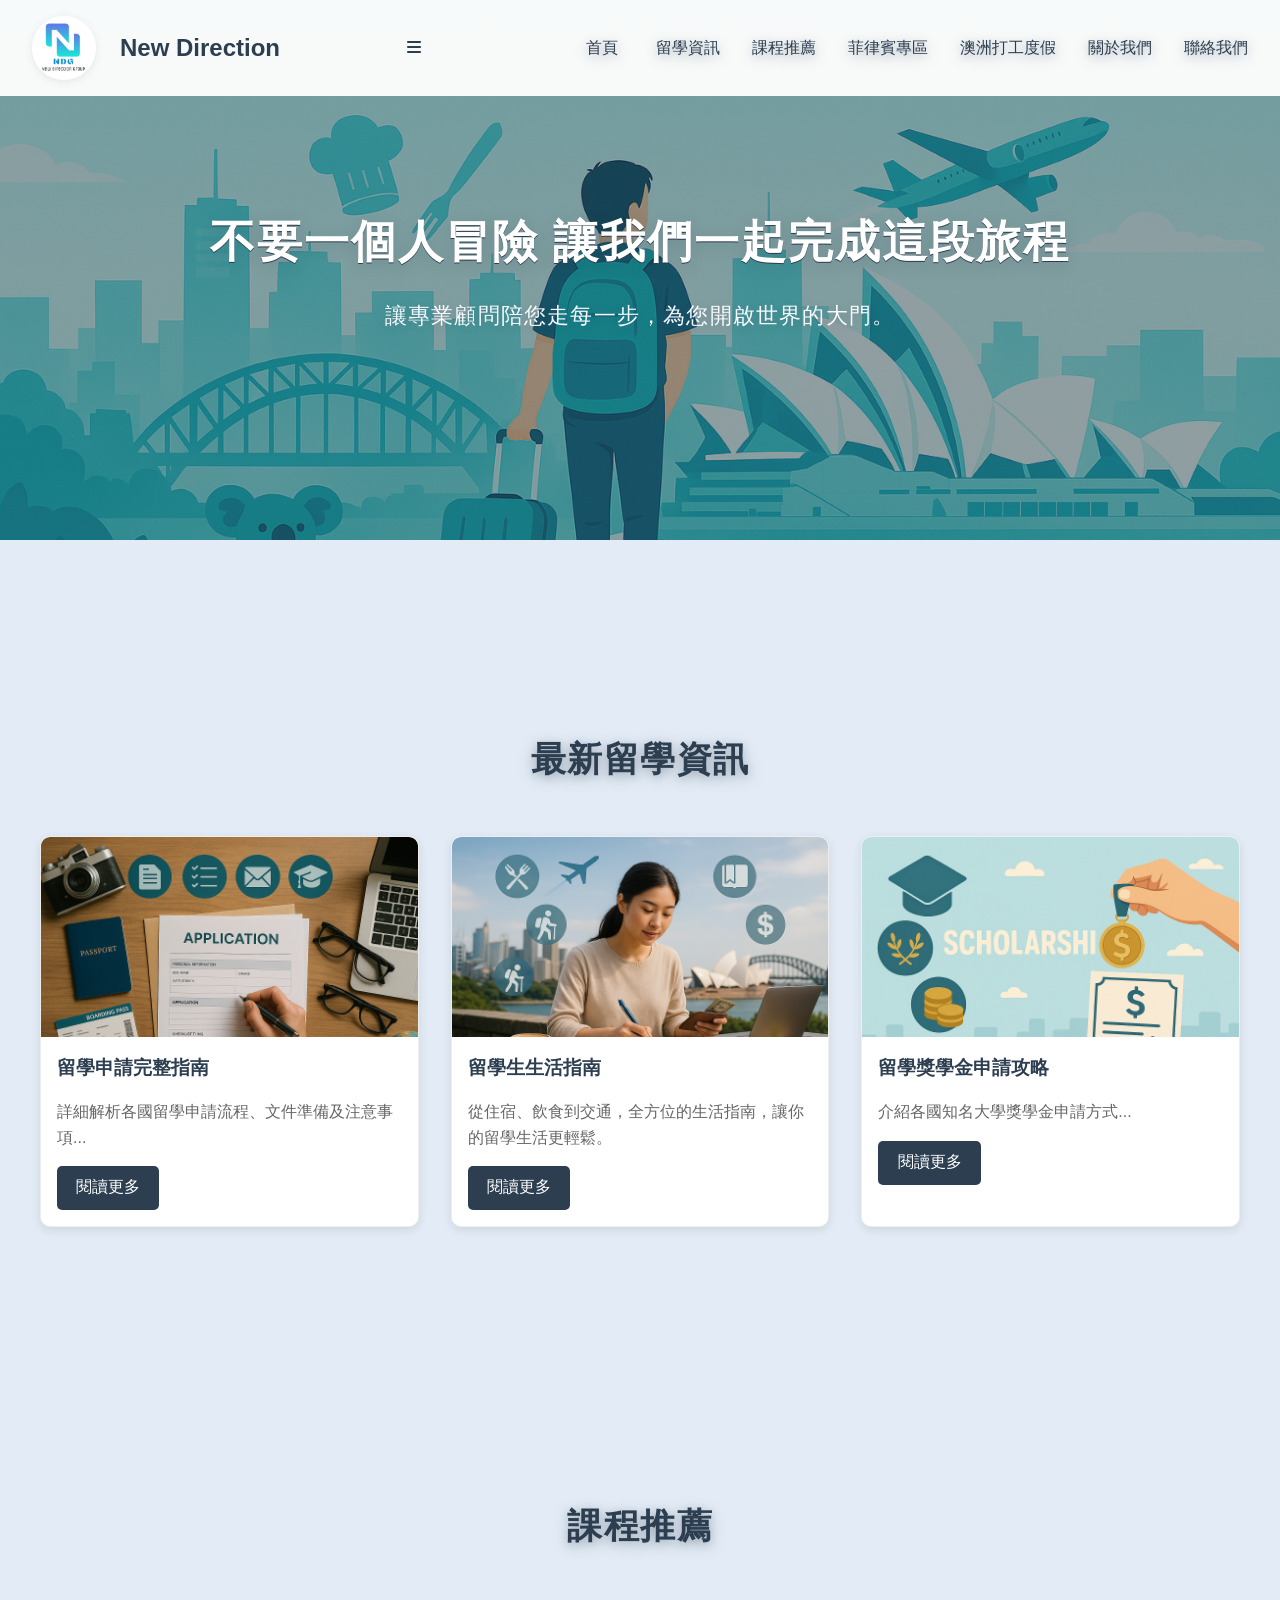
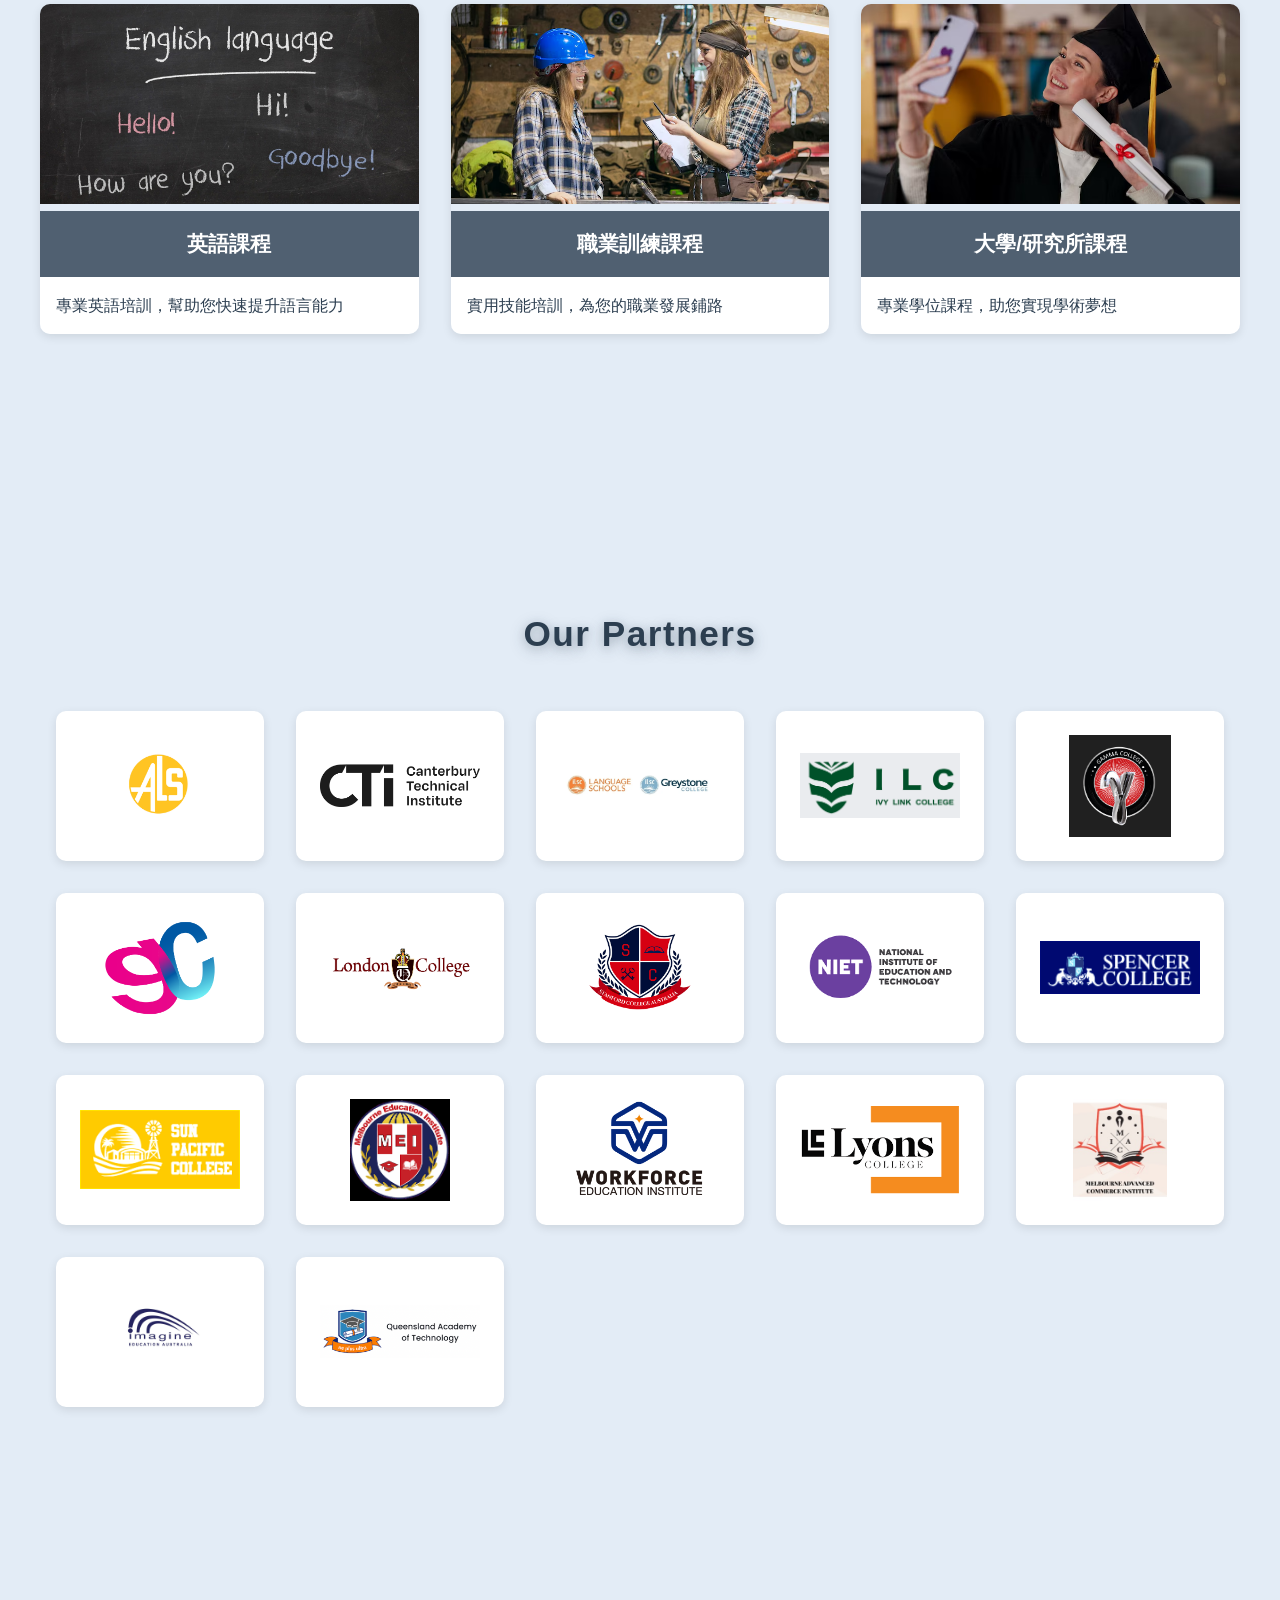
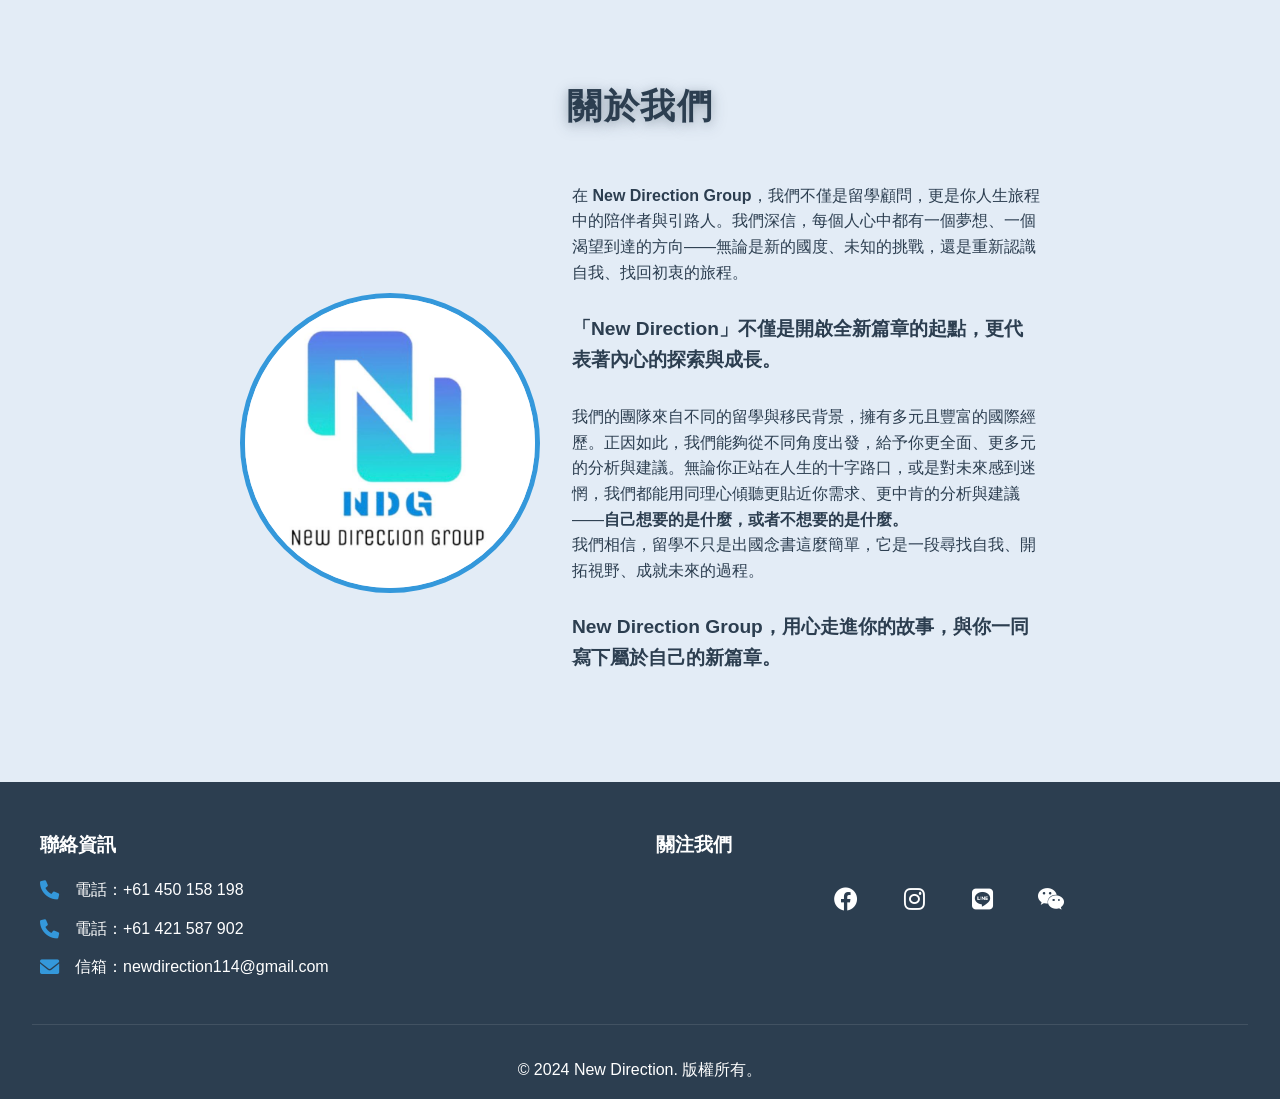
==== commit 256dcb88: "統一所有頁面微信圖示為可直接加好友的超連結，優化聯絡資訊與細節" ====
--- a/index.html
+++ b/index.html
@@ -171,11 +171,11 @@
                 <h3>聯絡資訊</h3>
                 <div class="info-item">
                     <i class="fas fa-phone"></i>
-                    <p>電話：+61 450158198</p>
+                    <p>電話：+61 450 158 198</p>
                 </div>
                 <div class="info-item">
                     <i class="fas fa-phone"></i>
-                    <p>電話：+61 421587902</p>
+                    <p>電話：+61 421 587 902</p>
                 </div>
                 <div class="info-item">
                     <i class="fas fa-envelope"></i>
@@ -188,8 +188,7 @@
                     <a href="https://www.facebook.com/NDGEDU" target="_blank"><i class="fab fa-facebook"></i></a>
                     <a href="https://www.instagram.com/ndg_education/" target="_blank"><i class="fab fa-instagram"></i></a>
                     <a href="https://lin.ee/El0scHn" target="_blank"><i class="fab fa-line"></i></a>
-                    <a href="#"><i class="fab fa-weixin"></i></a>
-                    <a href="https://lin.ee/MJO1NWx" target="_blank"><img src="https://scdn.line-apps.com/n/line_add_friends/btn/en.png" alt="Add friend" height="36" border="0"></a>
+                    <a href="weixin://contacts/profile/Newdirection21" id="wechat-footer-icon"><i class="fab fa-weixin"></i></a>
                 </div>
             </div>
         </div>
@@ -198,5 +197,26 @@
         </div>
     </footer>
 
+    <!-- WeChat QR Modal -->
+    <div id="wechat-modal" style="display:none; position:fixed; top:0; left:0; width:100vw; height:100vh; background:rgba(0,0,0,0.5); z-index:2000; align-items:center; justify-content:center;">
+      <div style="background:#fff; padding:24px 16px 16px 16px; border-radius:12px; box-shadow:0 2px 16px rgba(0,0,0,0.18); text-align:center; position:relative;">
+        <span id="wechat-close" style="position:absolute; top:8px; right:16px; font-size:1.5rem; cursor:pointer;">&times;</span>
+        <img src="image/wechat.png" alt="WeChat QR Code" style="width:180px; height:180px; border-radius:10px; margin-bottom:8px;">
+        <div style="font-size:1rem; color:#333; margin-top:8px;">掃描加入微信</div>
+      </div>
+    </div>
+
     <script src="script.js"></script>
+    <script>
+    document.getElementById('wechat-icon').onclick = function(e) {
+      e.preventDefault();
+      document.getElementById('wechat-modal').style.display = 'flex';
+    };
+    document.getElementById('wechat-close').onclick = function() {
+      document.getElementById('wechat-modal').style.display = 'none';
+    };
+    document.getElementById('wechat-modal').onclick = function(e) {
+      if (e.target === this) document.getElementById('wechat-modal').style.display = 'none';
+    };
+    </script>
 </body>
--- a/styles.css
+++ b/styles.css
@@ -487,10 +487,7 @@
     color: white;
     font-size: 1.5rem;
     transition: color 0.3s ease;
-}
-
-.footer-social .social-links a:hover {
-    color: var(--secondary-color);
+    text-decoration: none !important;
 }
 
 .footer-bottom {
@@ -658,9 +655,17 @@
         width: 100% !important;
         text-align: center !important;
         margin: 0 !important;
-        padding: 0 1rem !important;
-        box-sizing: border-box !important;
-        display: block !important;
+        padding: 0 2rem !important;
+        line-height: 2 !important;
+        font-size: 1.1rem !important;
+        text-align: left !important;
+        max-width: 500px;
+    }
+
+    .about-text p {
+        word-break: keep-all;
+        line-break: strict;
+        margin-bottom: 1.2em;
     }
 
     .profile-image {
@@ -711,6 +716,12 @@
         line-height: 2 !important;
         font-size: 1.1rem !important;
         text-align: left !important;
+        max-width: 500px;
+    }
+    .about-text p {
+        word-break: keep-all;
+        line-break: strict;
+        margin-bottom: 1.2em;
     }
     .profile-image {
         margin-bottom: 1.5rem !important;
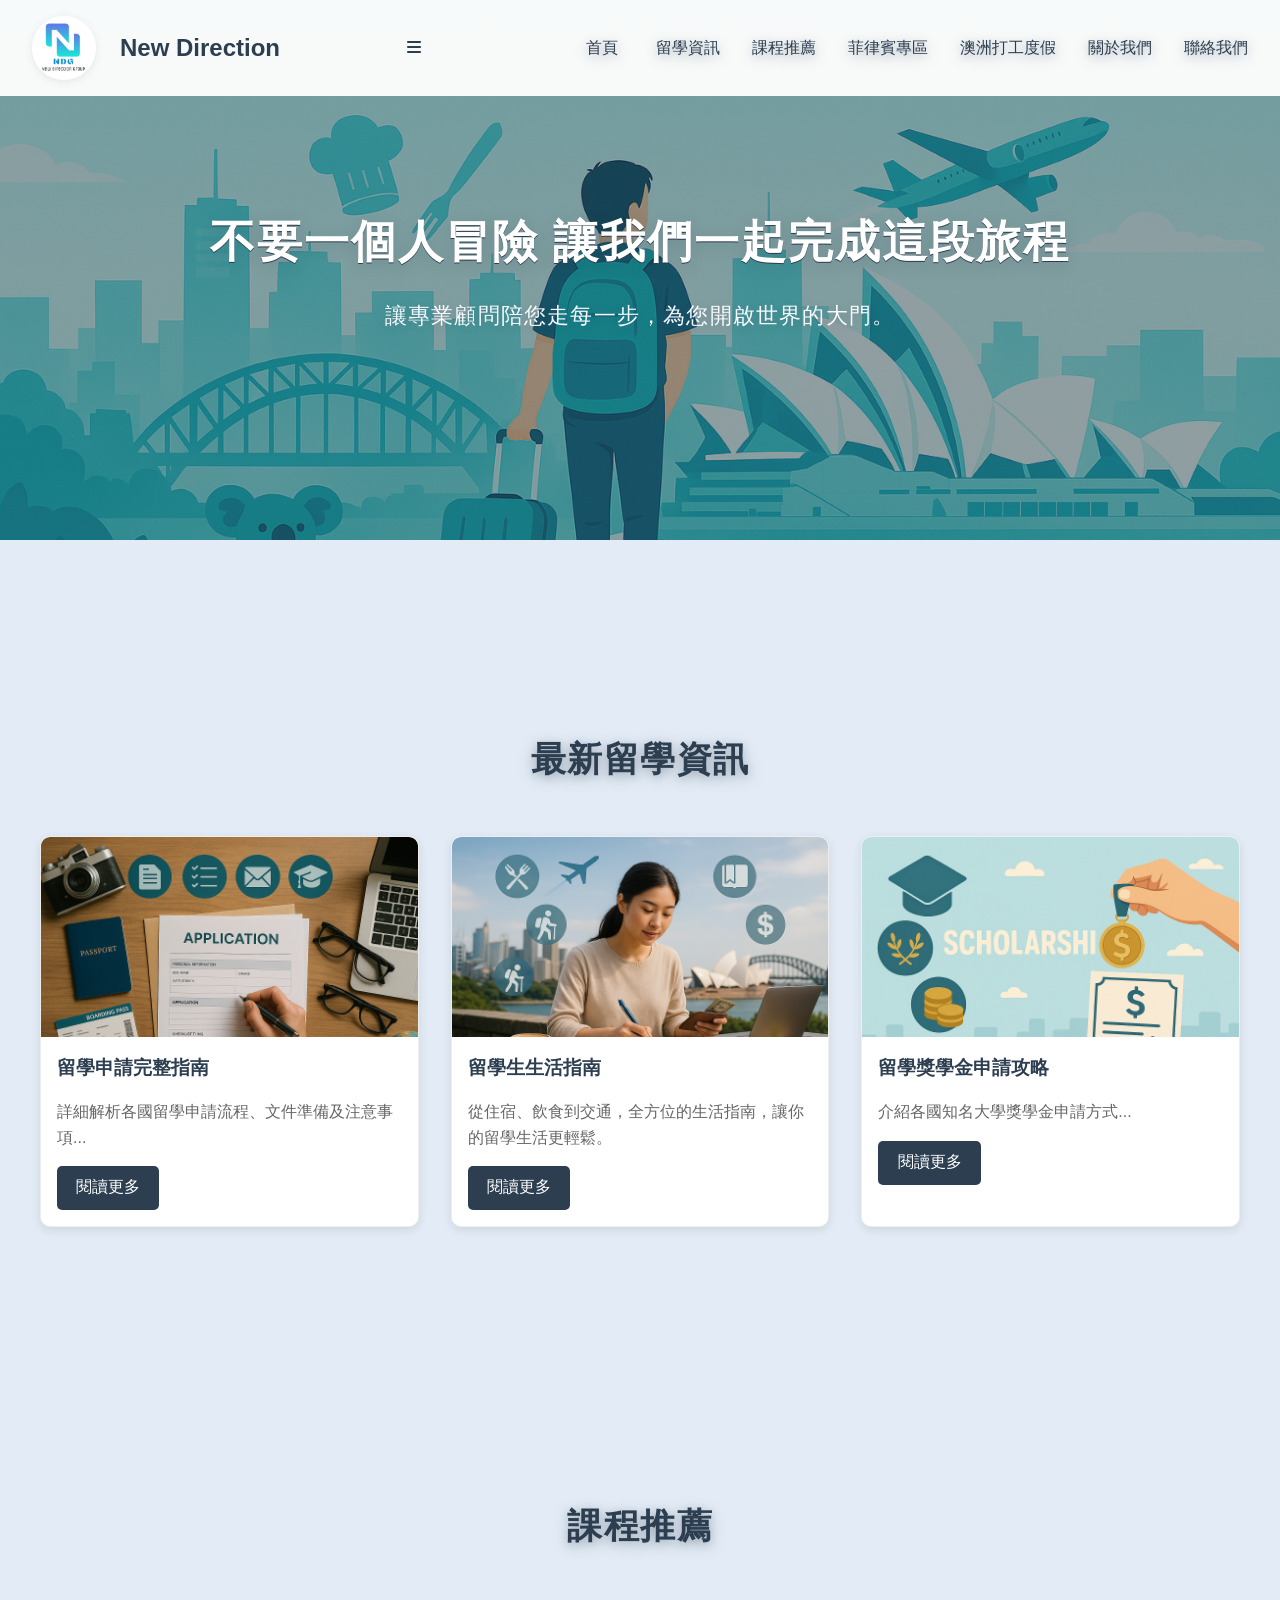
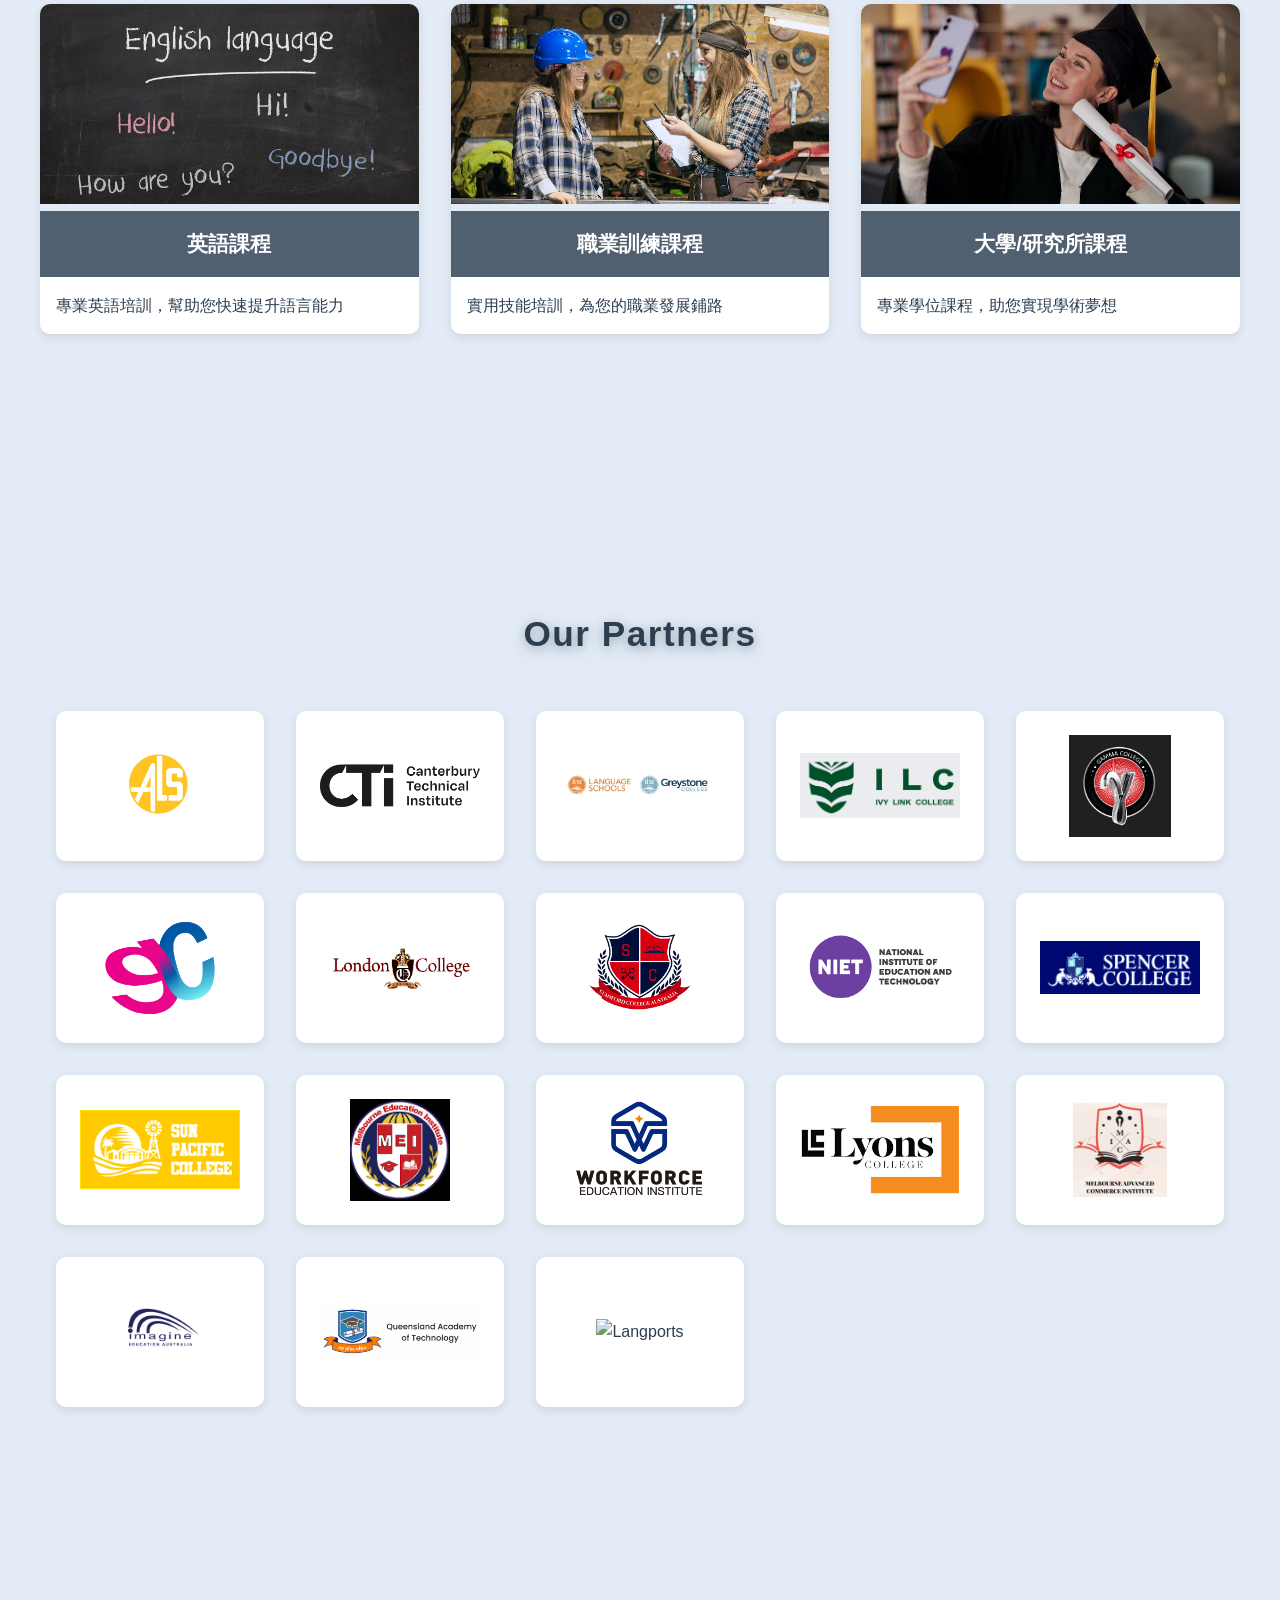
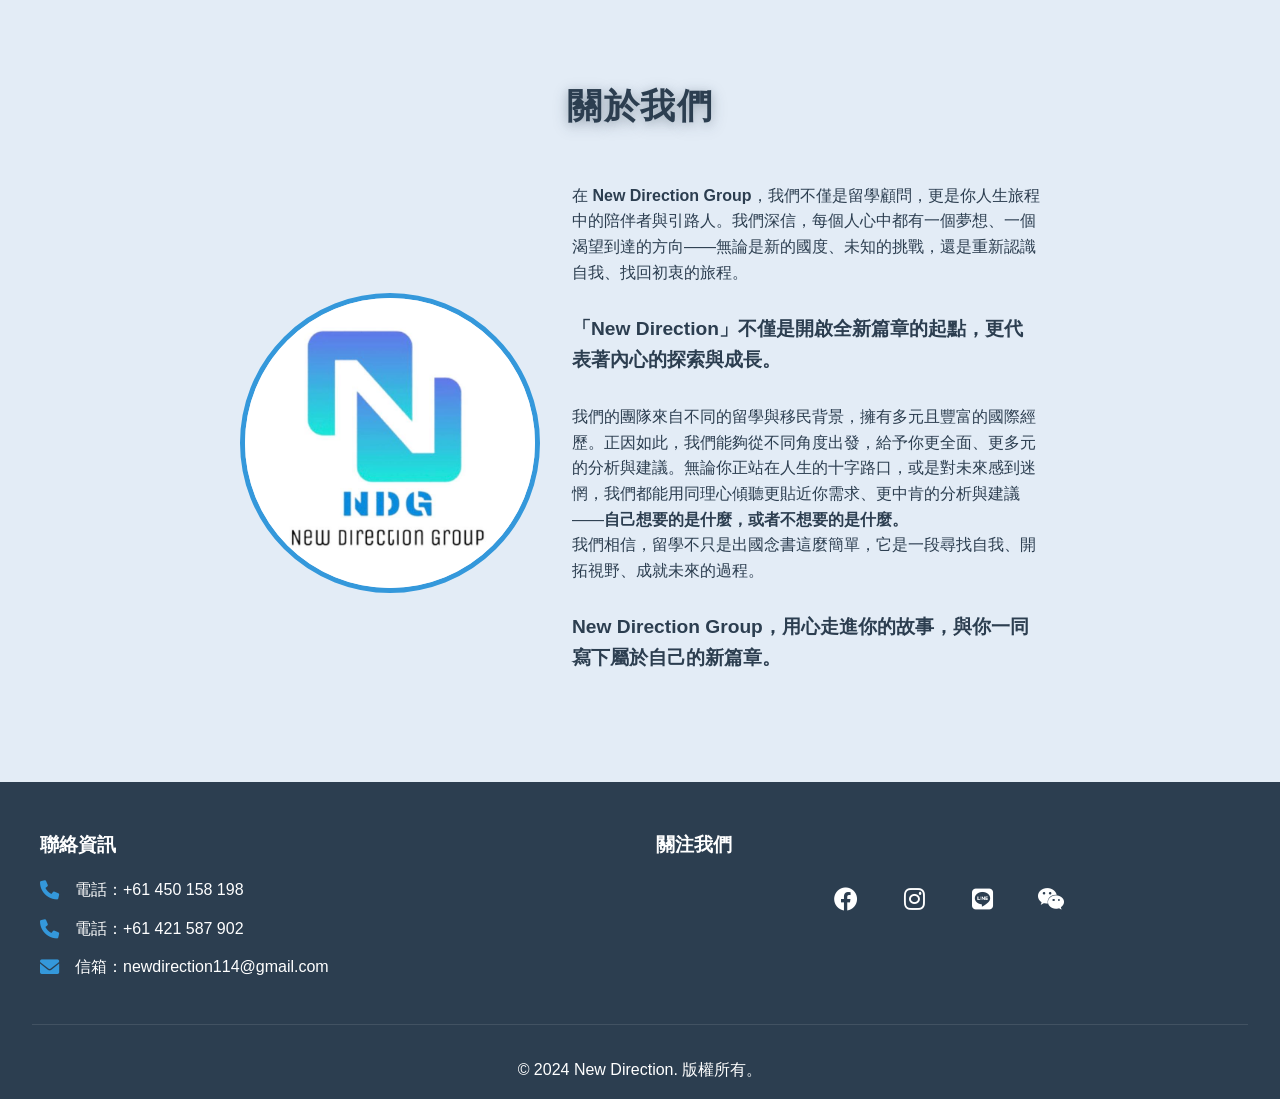
==== commit 2eb62a50: "在首頁 Our Partners 區塊新增 Langports 合作夥伴" ====
--- a/index.html
+++ b/index.html
@@ -141,6 +141,9 @@
                 <div class="partner-item">
                     <img src="image/Schools/QAT.png" alt="QAT">
                 </div>
+                <div class="partner-item">
+                    <img src="image/Schools/Langports.png" alt="Langports">
+                </div>
             </div>
         </div>
     </section>
--- a/styles.css
+++ b/styles.css
@@ -704,27 +704,44 @@
     }
 
     .about {
-        padding-top: 5rem;
-        padding-bottom: 2rem;
+        padding: 2.5rem 0.5rem 1.5rem 0.5rem !important;
+        background: #e3ecf6 !important;
     }
     .about-content {
-        margin-top: 2rem;
-        gap: 2.5rem !important;
+        flex-direction: column !important;
+        align-items: stretch !important;
+        gap: 1.2rem !important;
+        max-width: 100vw !important;
+        margin: 0 !important;
+        padding: 0 !important;
+    }
+    .about-image {
+        display: flex;
+        justify-content: center;
+        width: 100%;
+        margin-bottom: 0.5rem;
+    }
+    .profile-image {
+        width: 120px !important;
+        height: 120px !important;
+        margin: 0 auto 1rem auto !important;
+        display: block;
     }
     .about-text {
-        padding: 0 2rem !important;
-        line-height: 2 !important;
-        font-size: 1.1rem !important;
+        padding: 0 0.5rem !important;
+        font-size: 1.02rem !important;
+        line-height: 1.9 !important;
         text-align: left !important;
-        max-width: 500px;
-    }
-    .about-text p {
-        word-break: keep-all;
-        line-break: strict;
-        margin-bottom: 1.2em;
-    }
-    .profile-image {
-        margin-bottom: 1.5rem !important;
+        max-width: 100vw !important;
+        word-break: break-word !important;
+    }
+    .about-text p, .about-text .highlight-text {
+        margin-bottom: 1.1em !important;
+        word-break: break-word !important;
+    }
+
+    section:not(.hero) {
+        padding-top: 5.5rem !important;
     }
 }
 
@@ -1215,12 +1232,11 @@
 }
 
 .qr-code {
-    width: 150px; /* 設定固定寬度 */
-    height: 150px; /* 設定固定高度 */
-    object-fit: contain; /* 確保圖片內容完整顯示 */
+    width: 150px;
+    height: 150px;
+    object-fit: contain;
     margin-top: 1rem;
-    background-color: lightgray; /* 添加背景色以方便調試 */
-    display: block; /* 確保為區塊元素 */
+    display: block;
 }
 
 .contact-form-container {
@@ -2010,4 +2026,61 @@
     display: block;
     margin: 0;
     padding: 0;
+}
+
+.contact-method .qr-code {
+    border: none !important;
+}
+.contact-method .qr-code {
+    display: block;
+    margin-bottom: 0;
+}
+.contact-method.flex-1 {
+    border-bottom: none !important;
+}
+
+@media (max-width: 768px) {
+    .about-page {
+        padding: 2.5rem 0 1.5rem 0 !important;
+        background: #e3ecf6 !important;
+    }
+    .about-container {
+        flex-direction: column !important;
+        align-items: stretch !important;
+        gap: 1.2rem !important;
+        max-width: 100vw !important;
+        margin: 0 !important;
+        padding-left: 0.8rem !important;
+        padding-right: 0.8rem !important;
+        padding-top: 0 !important;
+        padding-bottom: 0 !important;
+    }
+    .about-image {
+        display: flex;
+        justify-content: center;
+        width: 100%;
+        margin-bottom: 0.5rem;
+    }
+    .profile-image {
+        width: 90px !important;
+        height: 90px !important;
+        margin: 0 auto 1rem auto !important;
+        display: block;
+    }
+    .about-page h1 {
+        font-size: 1.3rem !important;
+        margin-bottom: 1.2rem !important;
+        text-align: center !important;
+        word-break: break-word !important;
+    }
+    .about-text {
+        font-size: 1.01rem !important;
+        line-height: 1.8 !important;
+        text-align: left !important;
+        word-break: break-word !important;
+    }
+    .about-text p, .about-text .highlight-text {
+        margin-bottom: 1.1em !important;
+        word-break: break-word !important;
+    }
 } 
